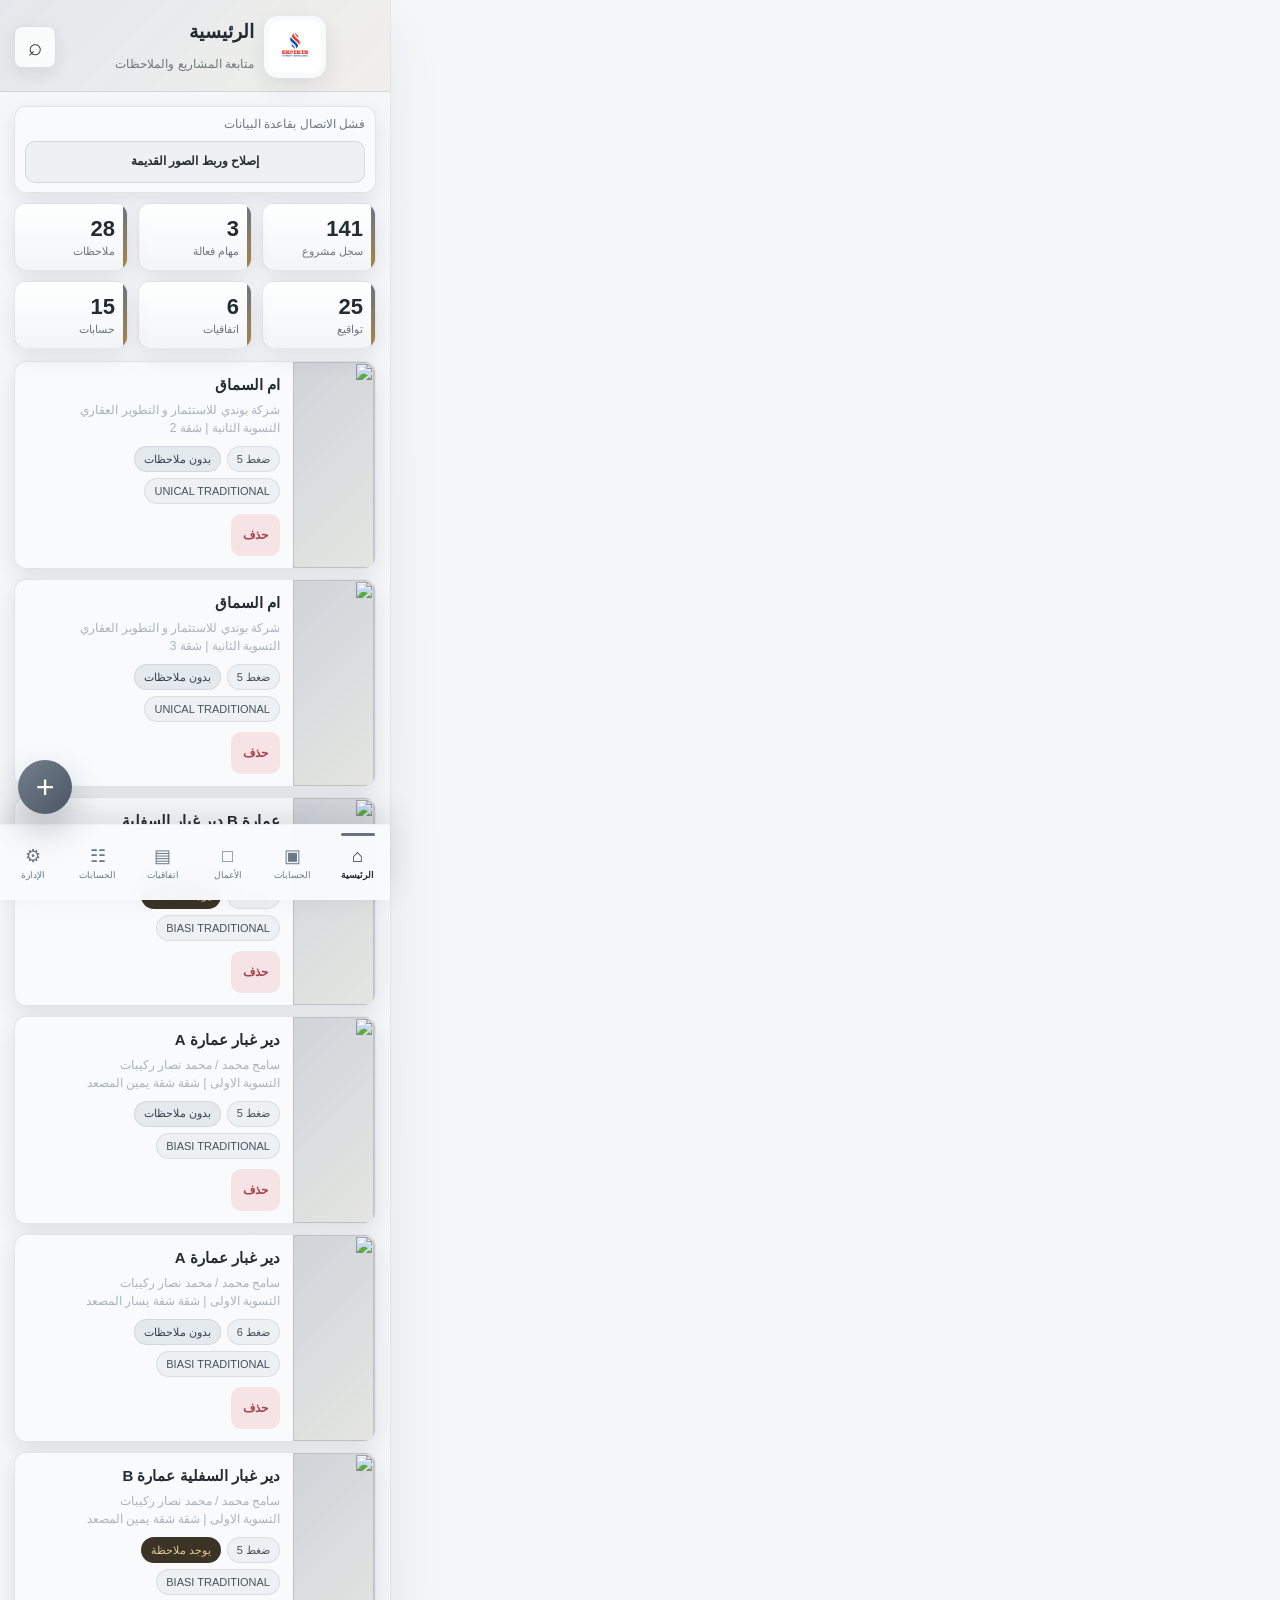
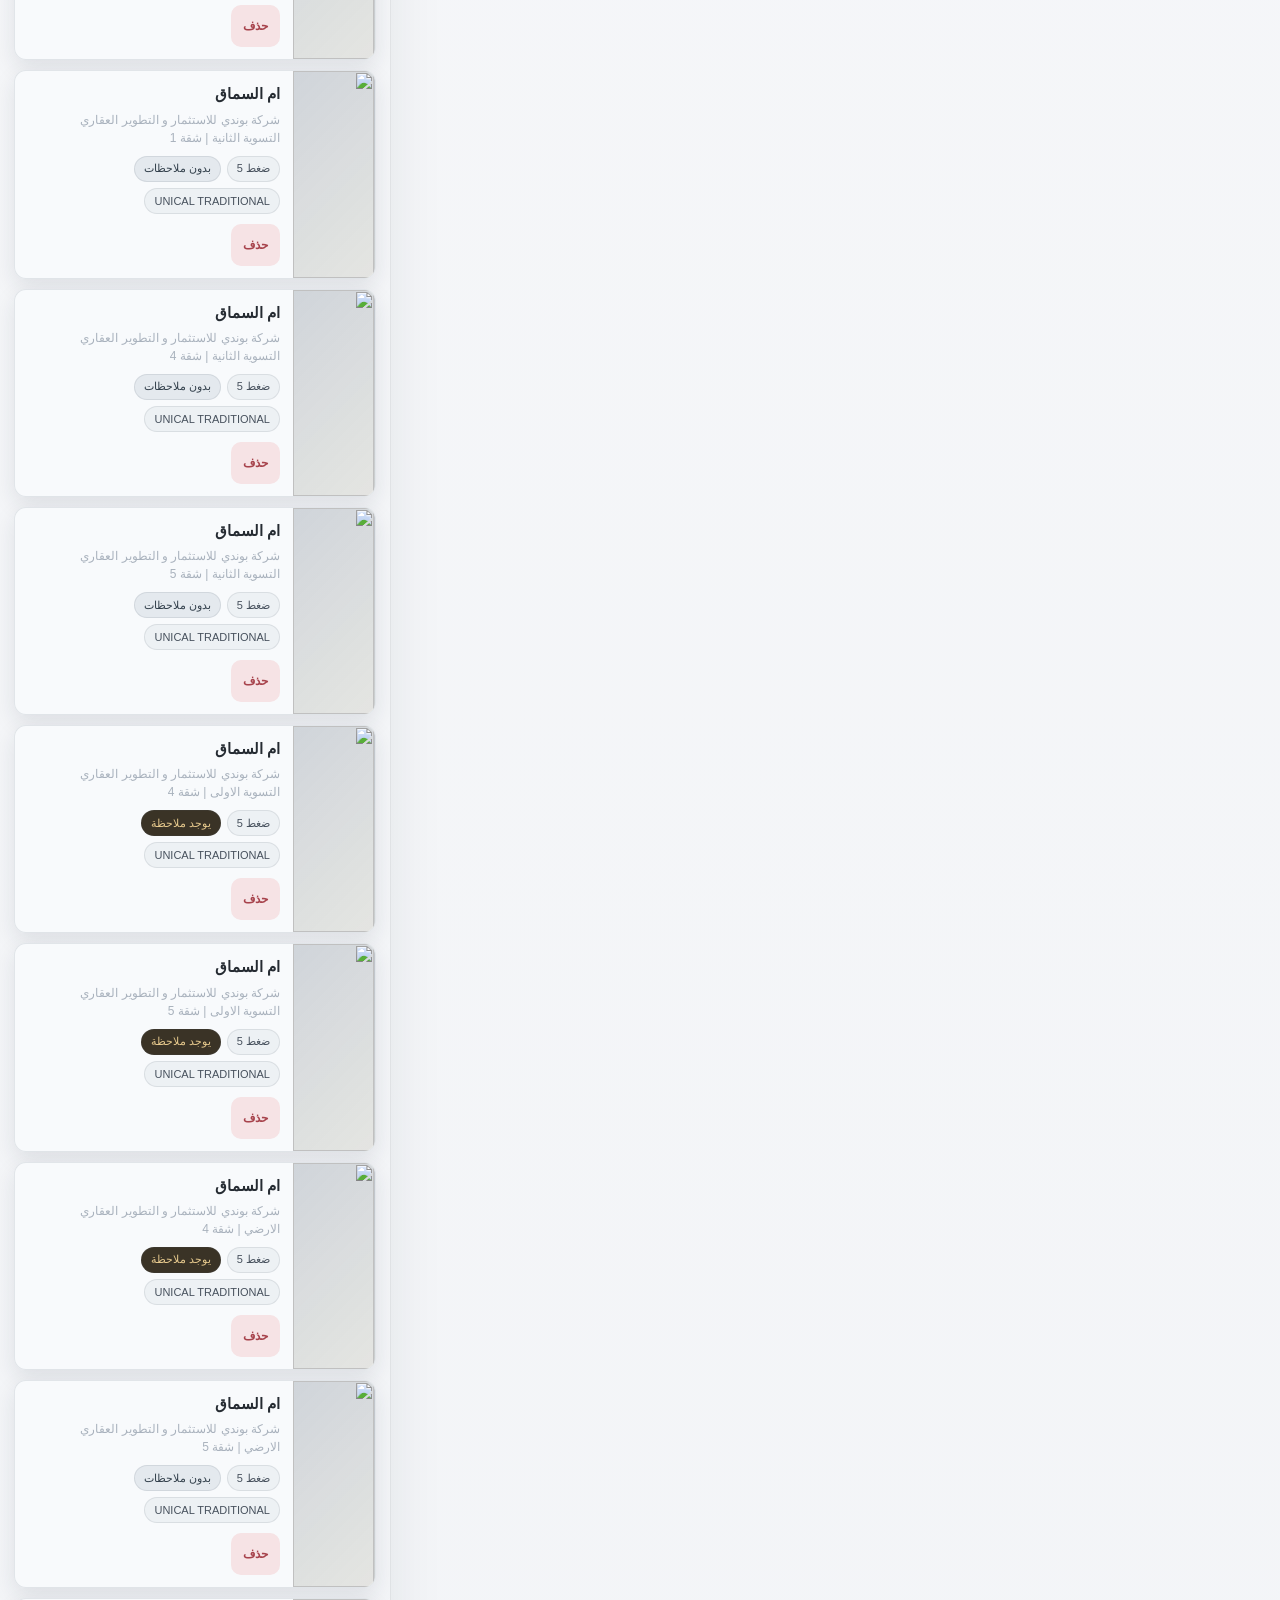
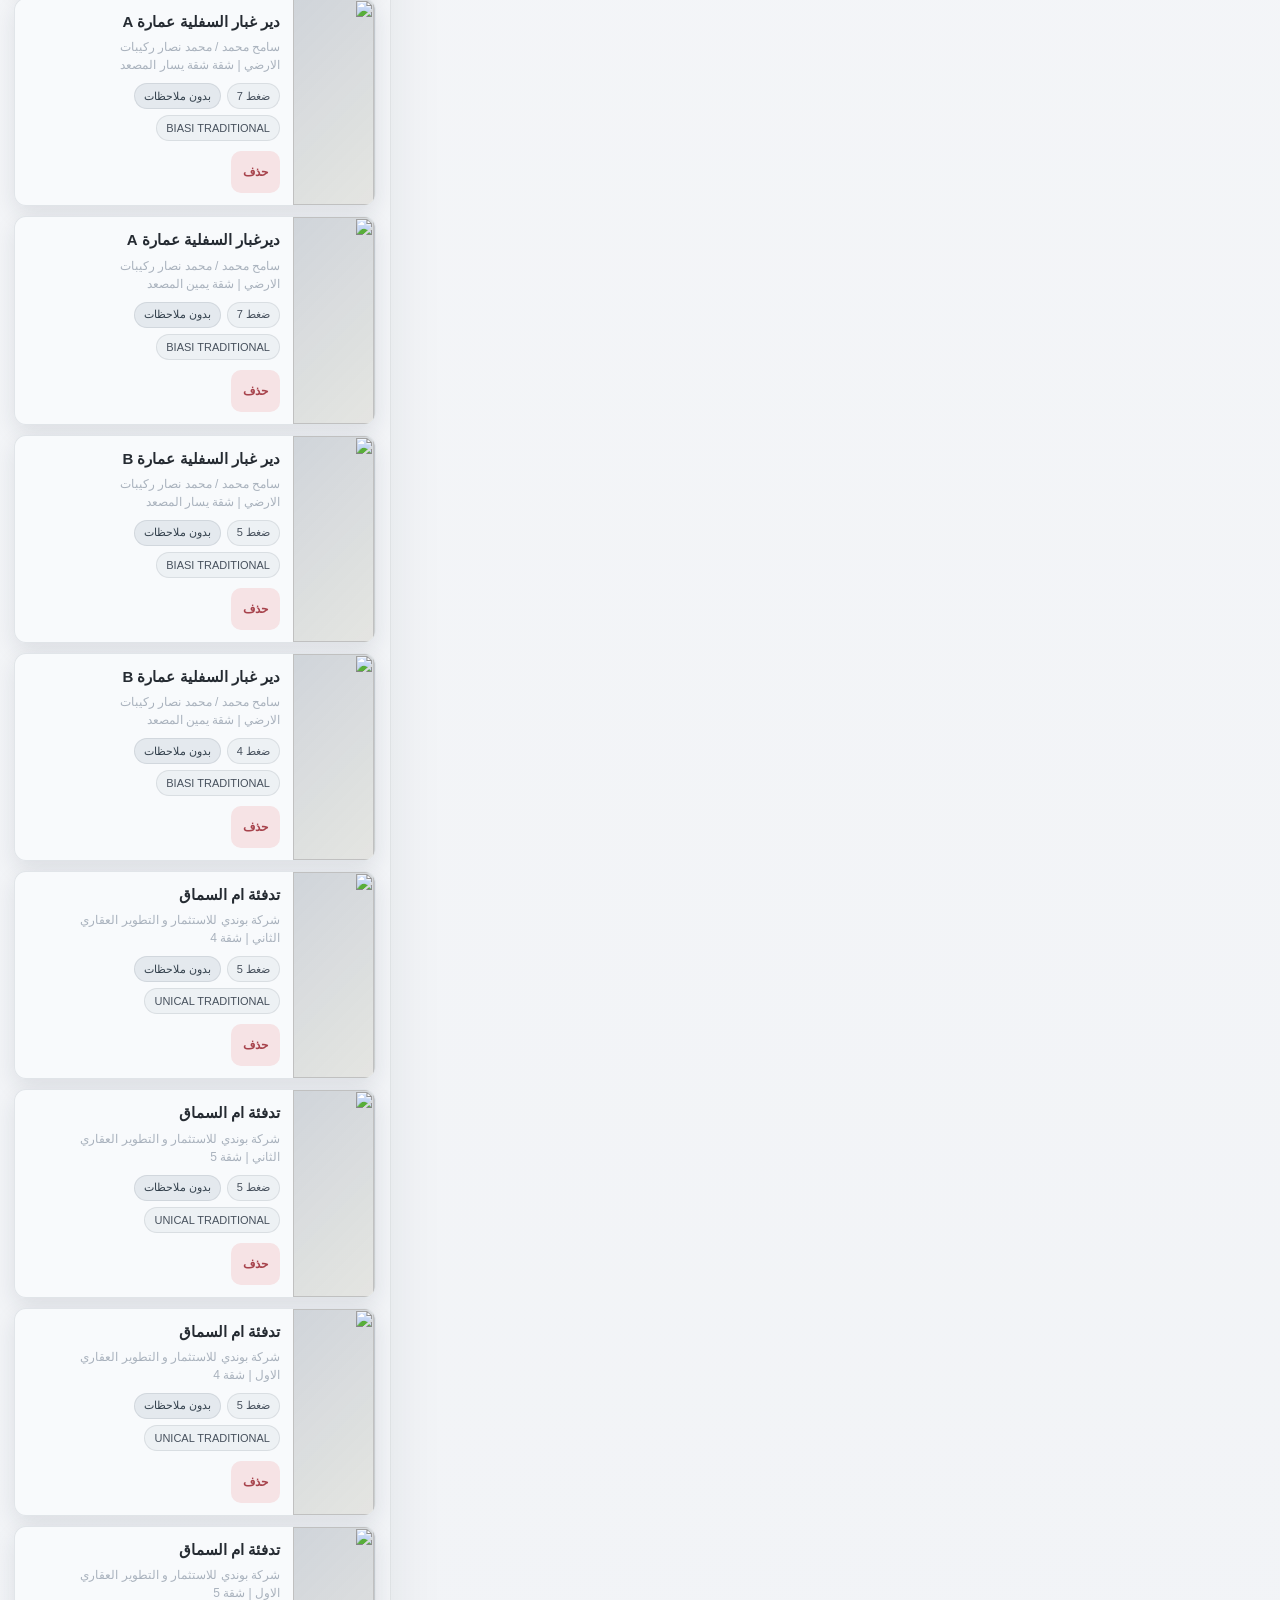
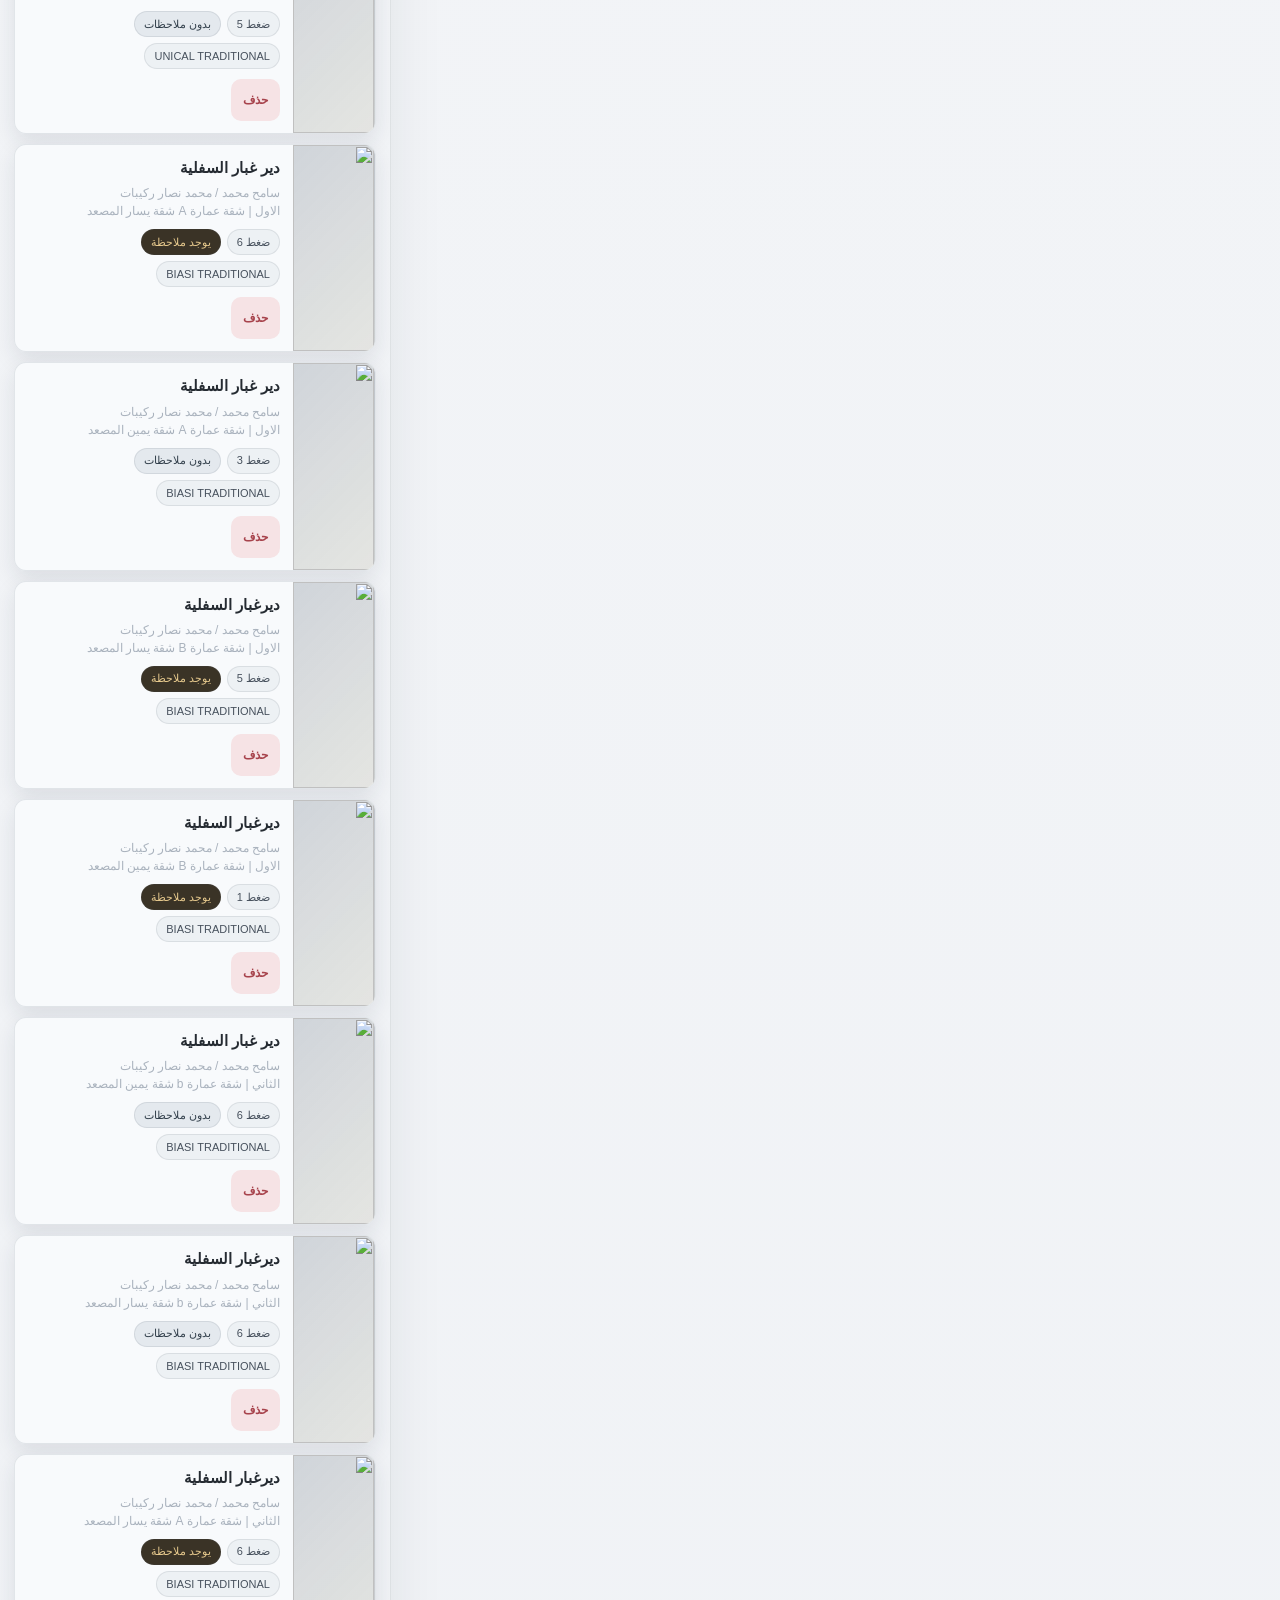
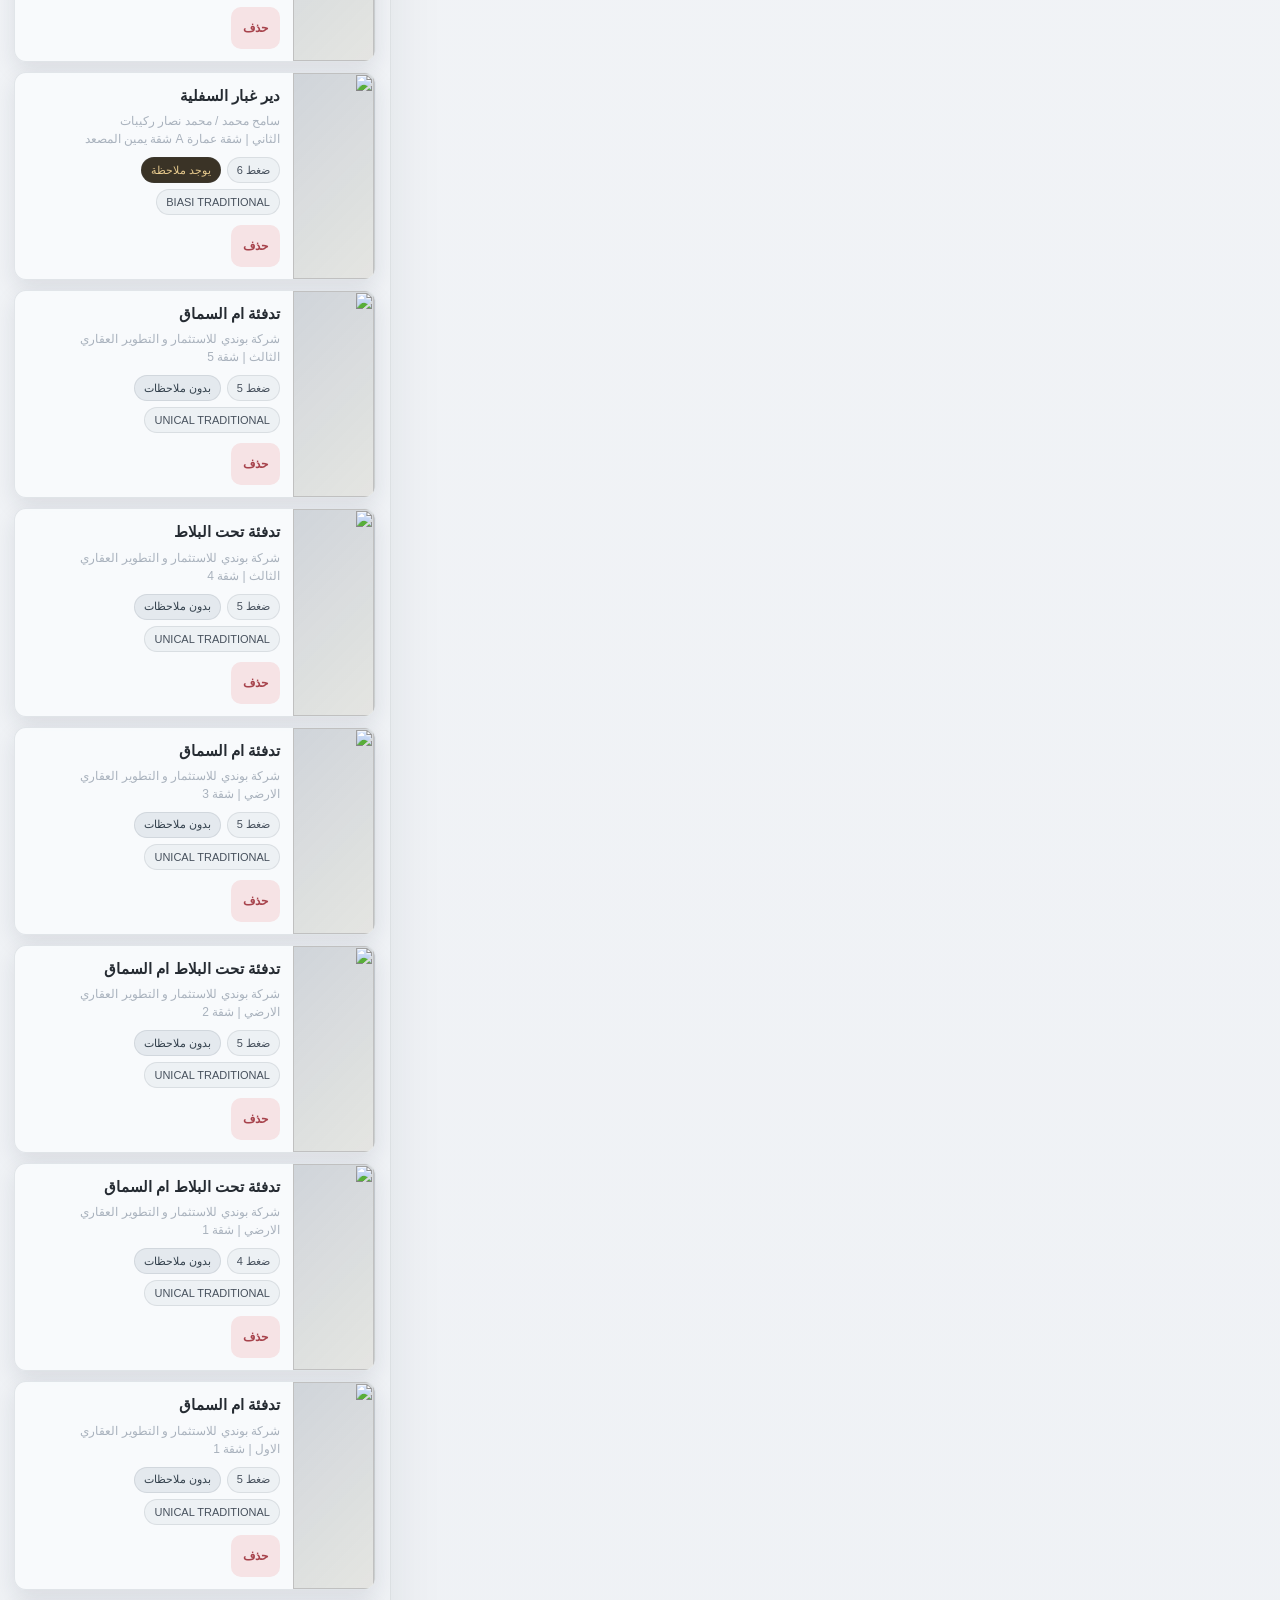
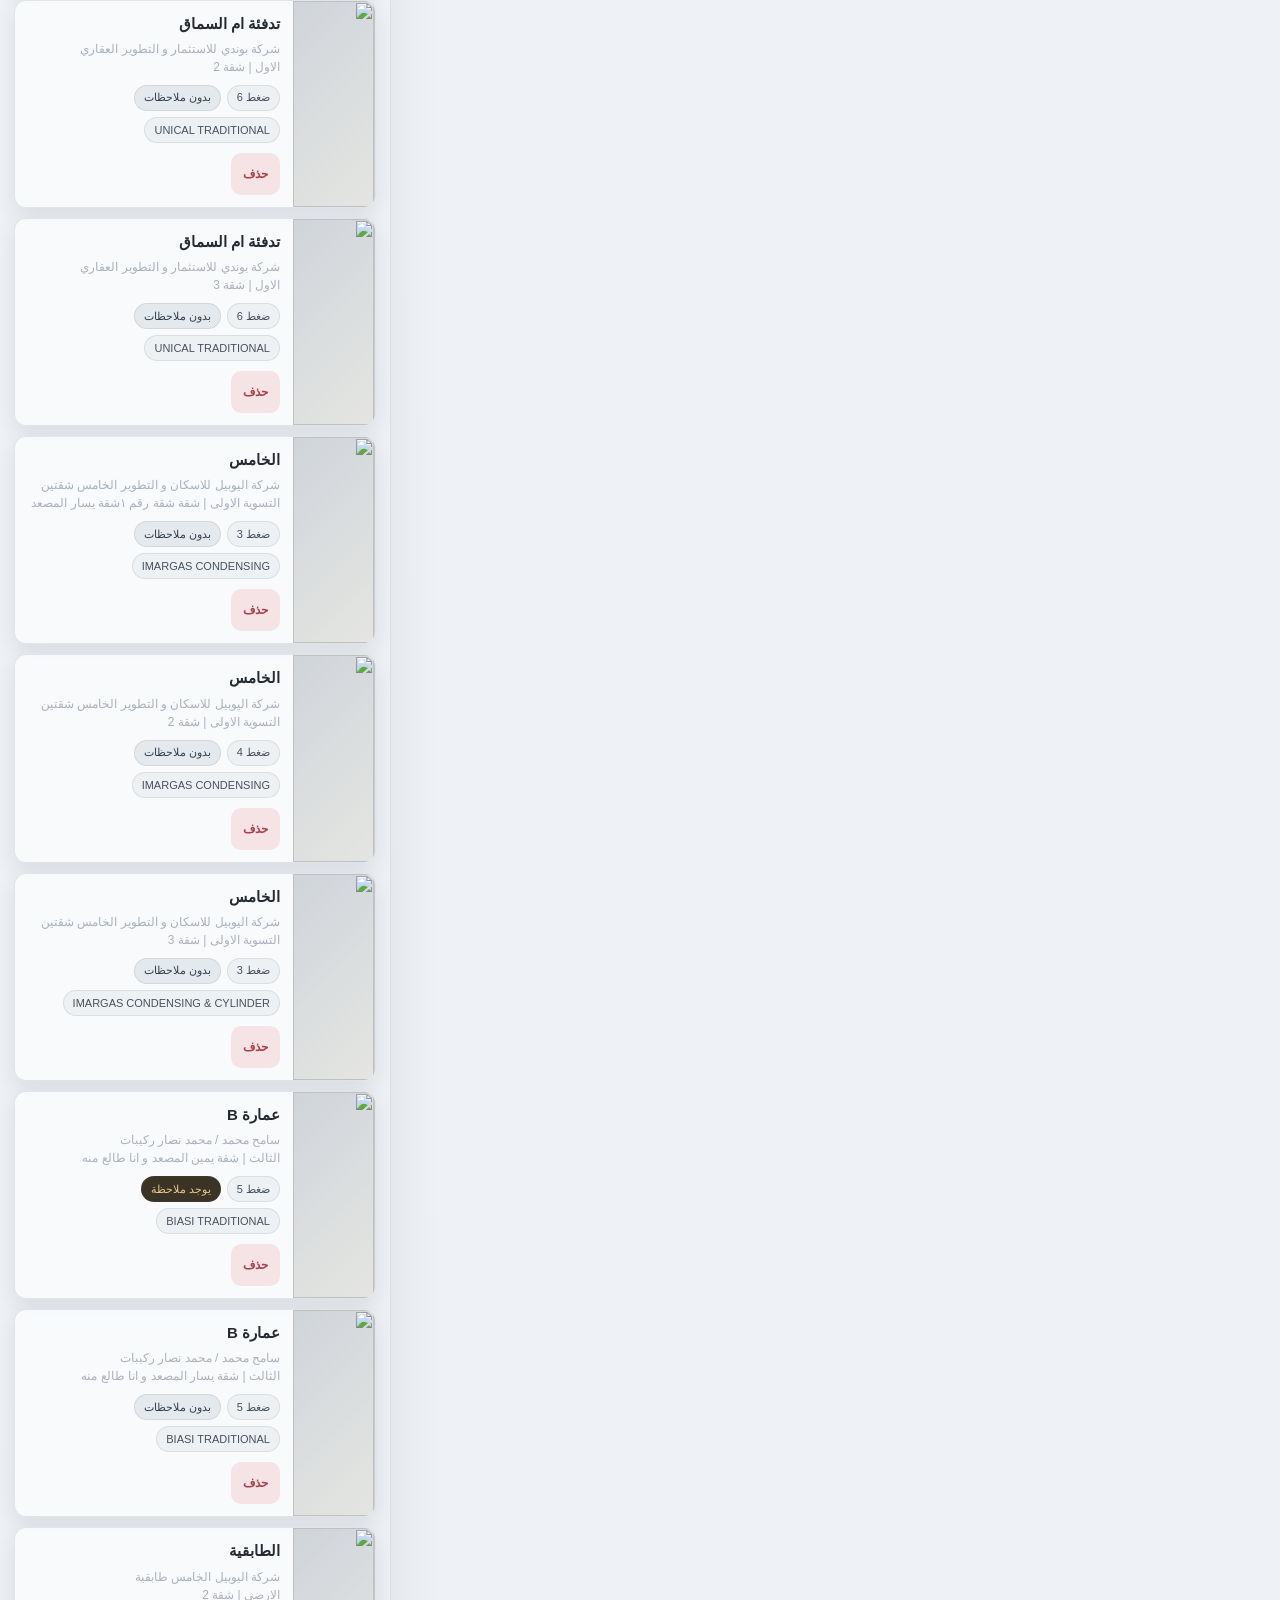
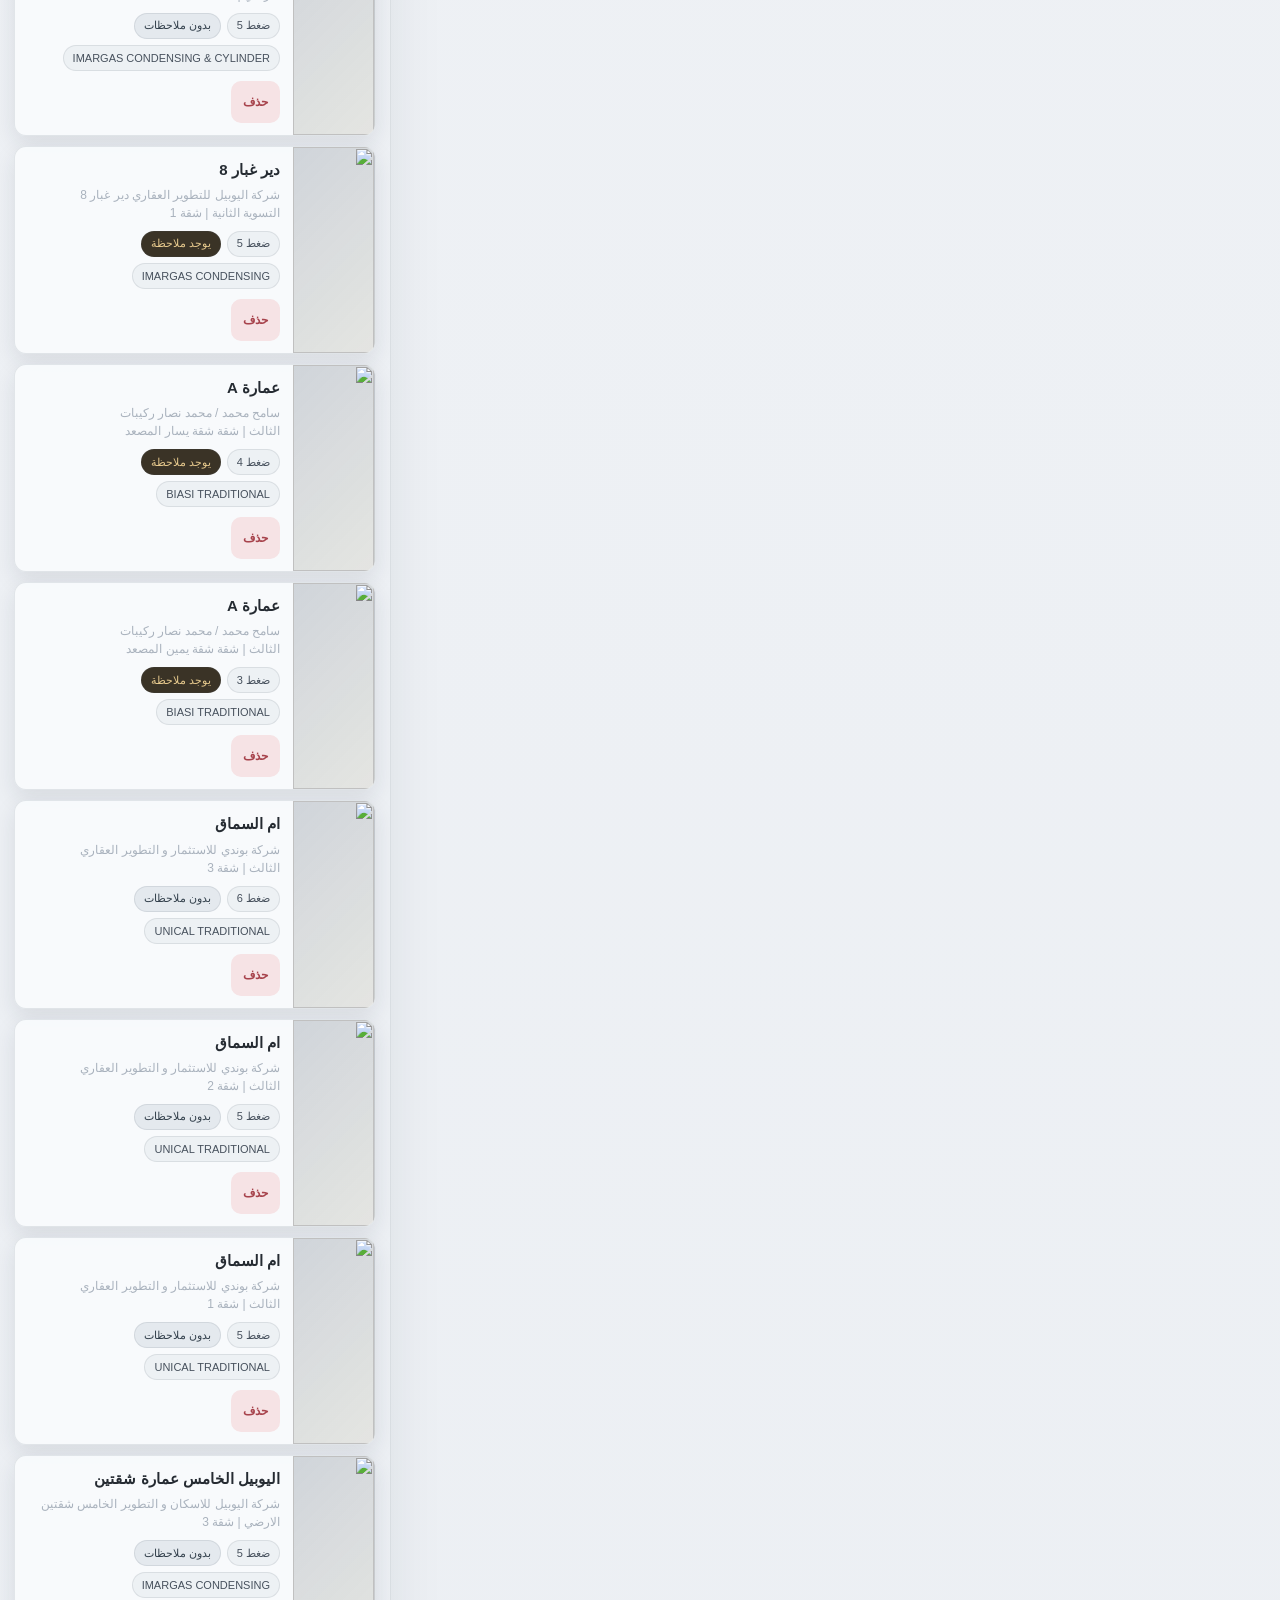
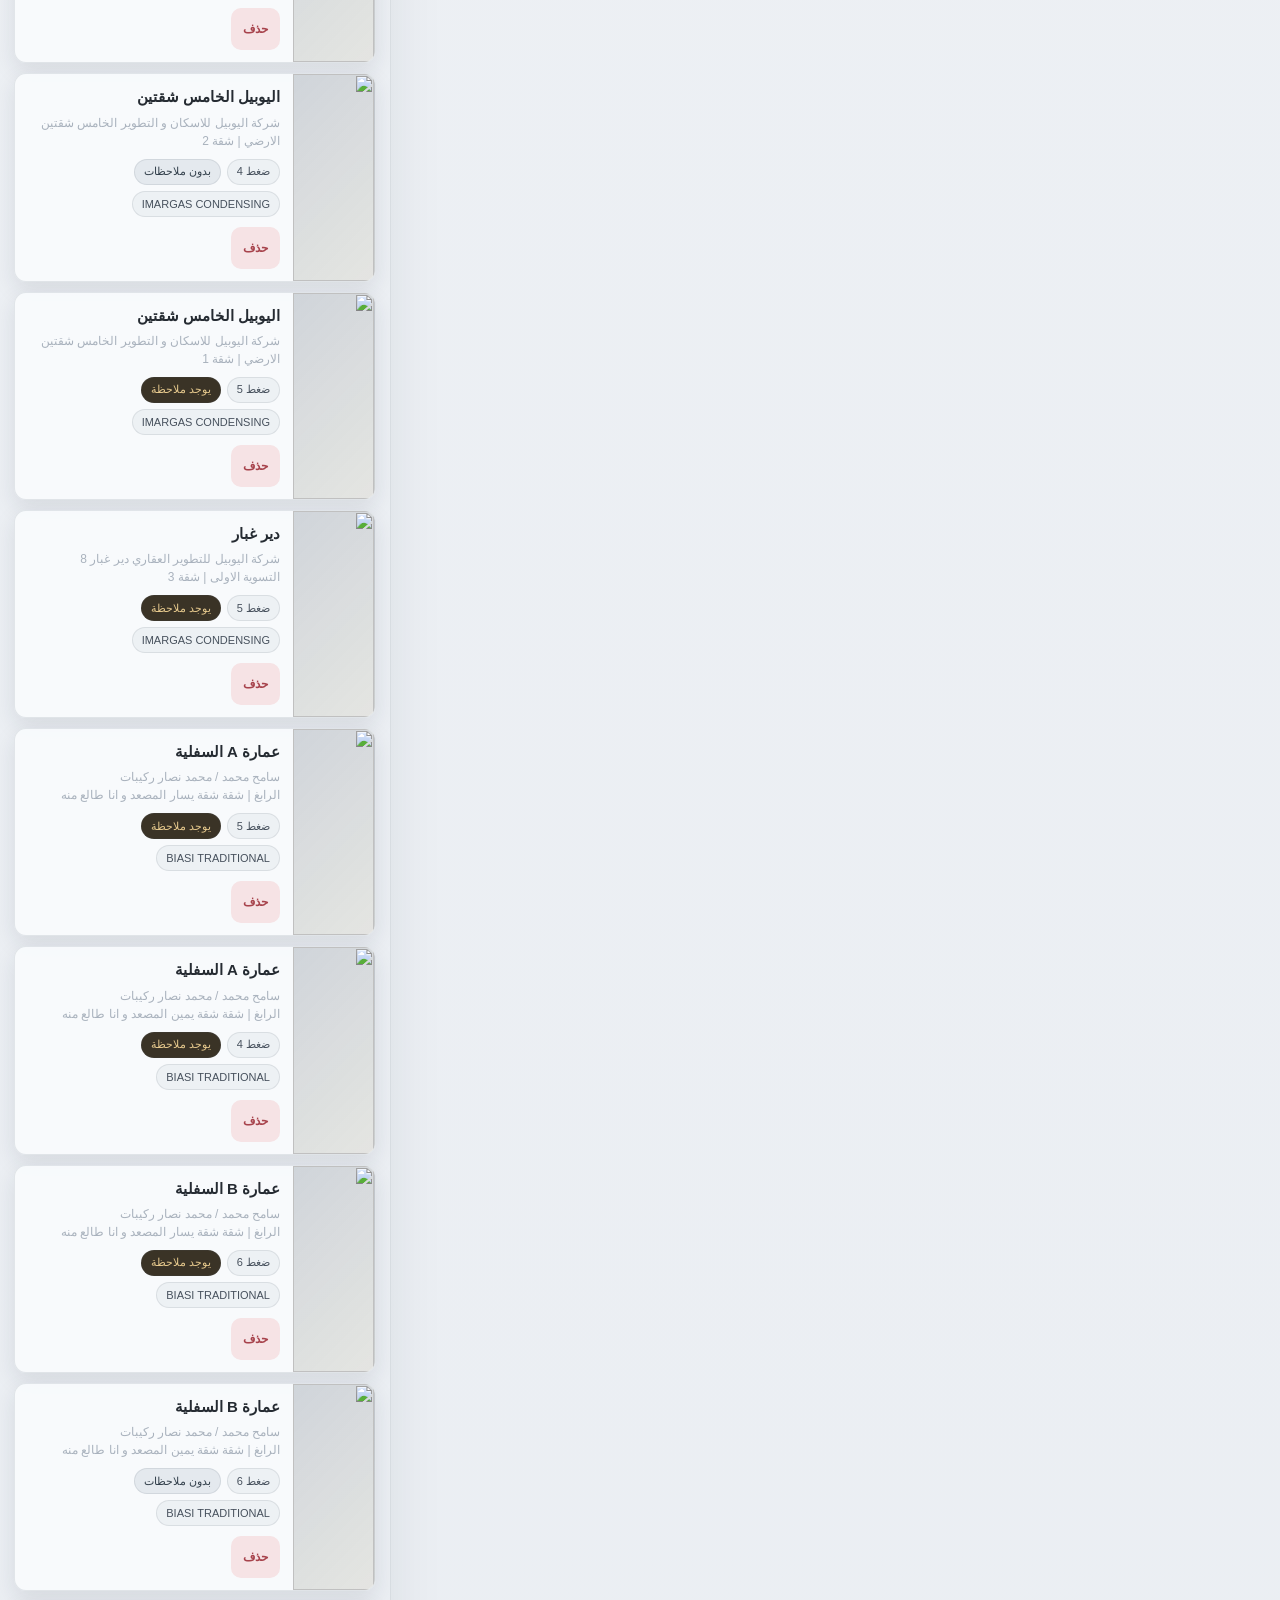
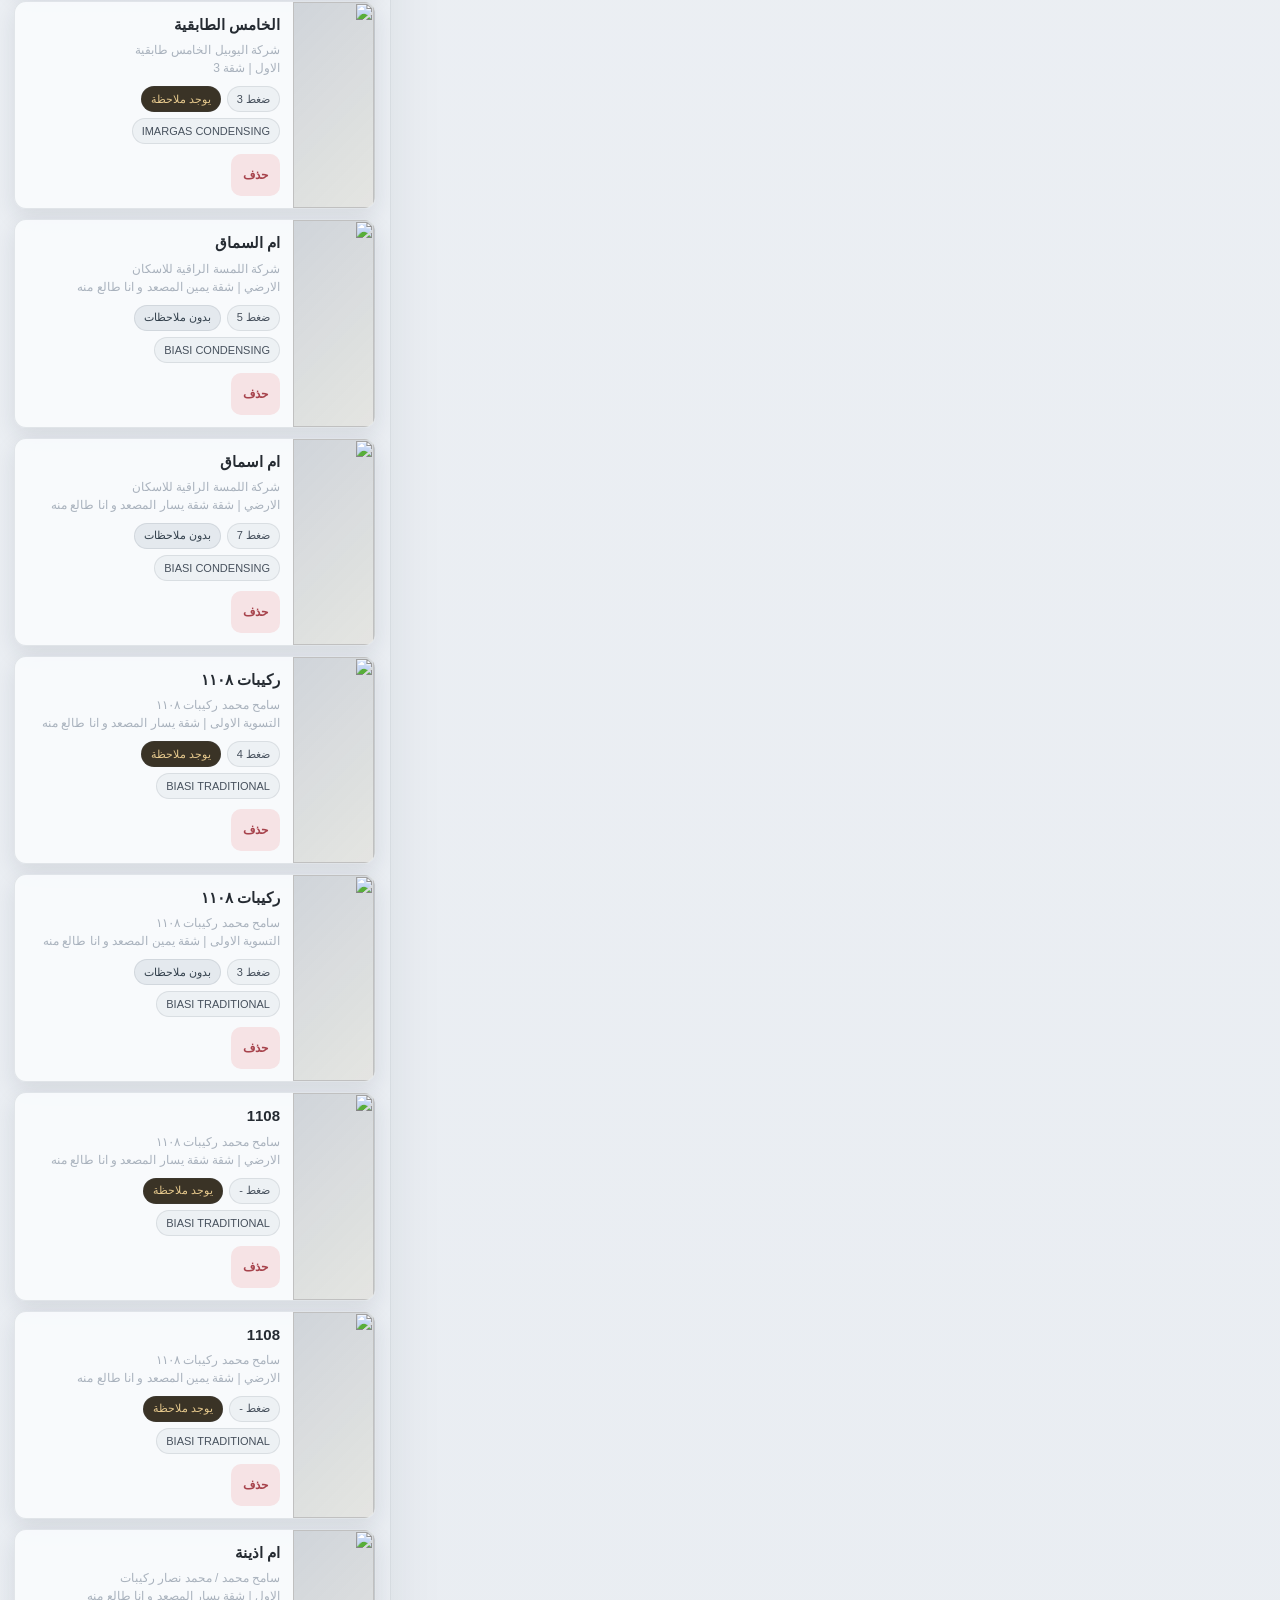
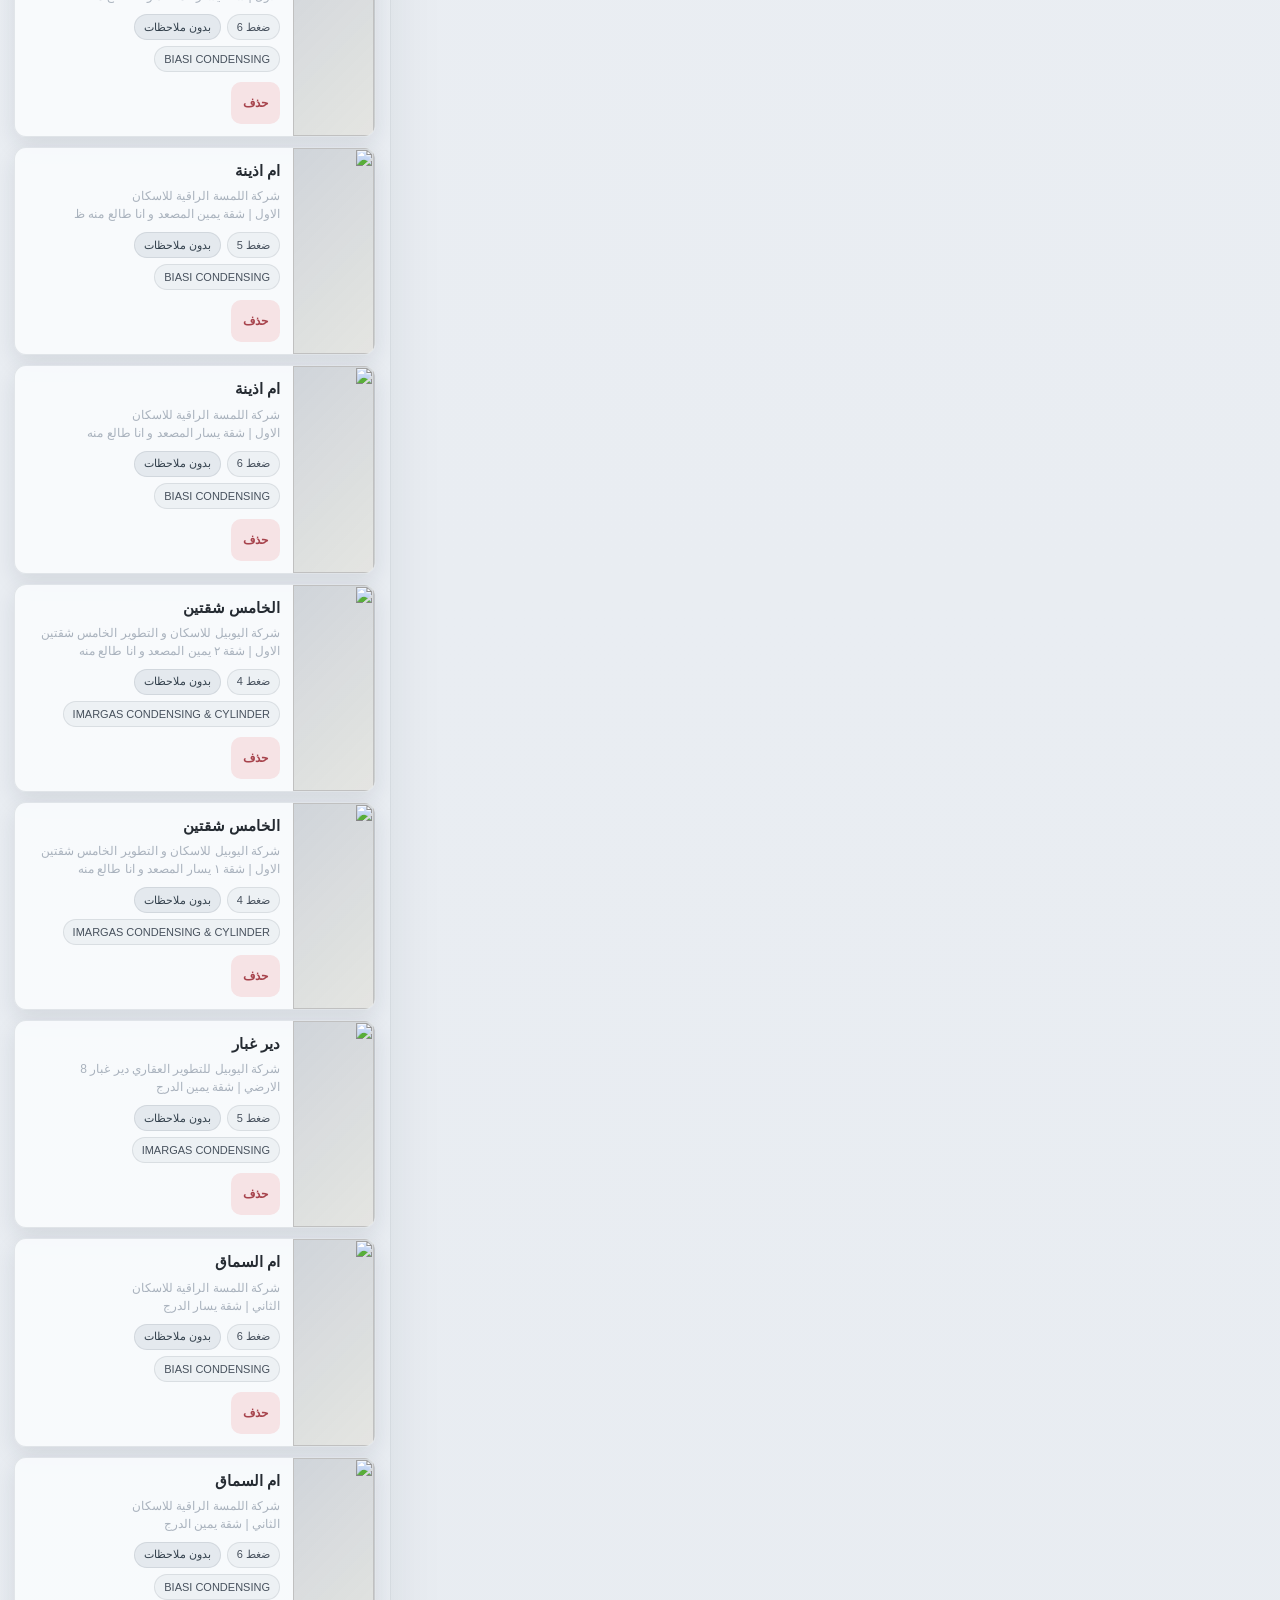
==== index.html @ 36b3a7d2 "Add files via upload" ====
<!doctype html>
<html lang="ar" dir="rtl">
<head>
  <meta charset="utf-8">
  <meta name="viewport" content="width=device-width, initial-scale=1, viewport-fit=cover">
  <title>Experts Mobile</title>
  <link rel="stylesheet" href="styles.css?v=20260620-protected-field-admin">
</head>
<body>
  <div class="phone-shell">
    <header class="app-header">
      <button class="icon-button" id="backBtn" aria-label="رجوع">‹</button>
      <div class="brand-title">
        <img src="experts-logo.png?v=20260614-logo-root" alt="EXPERTS" class="app-logo">
        <h1 id="viewTitle">الرئيسية</h1>
        <p id="viewSubtitle">متابعة المشاريع والملاحظات</p>
      </div>
      <button class="icon-button" id="searchBtn" aria-label="بحث">⌕</button>
    </header>

    <main id="app"></main>

    <nav class="bottom-nav" aria-label="التنقل">
      <button data-view="home" class="active"><span>⌂</span>الرئيسية</button>
      <button data-view="projects"><span>▣</span>المشاريع</button>
      <button data-view="tasks"><span>□</span>الأعمال</button>
      <button data-view="agreements"><span>▤</span>اتفاقيات</button>
      <button data-view="accounts"><span>☷</span>الحسابات</button>
      <button data-view="admin"><span>⚙</span>الإدارة</button>
    </nav>
  </div>

  <button class="fab" id="addBtn" aria-label="إضافة">+</button>

    <script src="app-data.js"></script>
    <script src="drive-image-map.js"></script>
    <script src="config.js?v=20260620-protected-field-admin"></script>
    <script src="app.js?v=20260705-image-repair"></script>
  </body>
</html>
---- styles.css ----
:root {
  --ink: #17202a;
  --muted: #677383;
  --line: #dbe2e8;
  --panel: #ffffff;
  --soft: #eef4f7;
  --teal: #168c8c;
  --teal-dark: #0f6d70;
  --amber: #d99022;
  --danger: #c64a44;
  --bg: #f4f7f8;
}

* {
  box-sizing: border-box;
}

html,
body {
  min-height: 100%;
}

body {
  margin: 0;
  background: var(--bg);
  color: var(--ink);
  font-family: Tahoma, Arial, sans-serif;
  overflow-x: hidden;
}

button,
input,
select,
textarea {
  font: inherit;
}

button,
[role="button"],
.image-button {
  cursor: pointer;
  touch-action: manipulation;
}

.phone-shell {
  min-height: 100vh;
  width: 100%;
  max-width: 390px;
  margin: 0;
  background: var(--bg);
  position: relative;
  overflow-x: hidden;
  box-shadow: 0 0 0 1px rgba(23, 32, 42, 0.06);
}

.app-header {
  position: sticky;
  top: 0;
  z-index: 4;
  min-height: 82px;
  padding: 12px 12px 10px;
  display: grid;
  grid-template-columns: 42px 1fr 42px;
  gap: 8px;
  align-items: center;
  background: var(--panel);
  border-bottom: 1px solid var(--line);
}

.brand-title {
  display: grid;
  grid-template-columns: 58px minmax(0, 1fr);
  column-gap: 8px;
  align-items: center;
}

.app-logo {
  grid-row: span 2;
  width: 58px;
  height: 58px;
  object-fit: contain;
}

.app-header h1 {
  margin: 0;
  font-size: 18px;
  line-height: 1.25;
  font-weight: 700;
  text-align: right;
}

.app-header p {
  margin: 3px 0 0;
  color: var(--muted);
  font-size: 12px;
  line-height: 1.3;
}

.icon-button {
  width: 42px;
  height: 42px;
  border: 1px solid var(--line);
  border-radius: 8px;
  background: #fff;
  color: var(--ink);
  font-size: 24px;
  line-height: 1;
}

main {
  padding: 12px 12px 94px;
}

.search-panel {
  display: none;
  gap: 8px;
  margin-bottom: 10px;
}

.search-panel.open {
  display: grid;
}

.search-dropdown {
  display: grid;
  max-height: 240px;
  overflow: auto;
  border: 1px solid var(--line);
  border-radius: 8px;
  background: #fff;
  box-shadow: 0 12px 28px rgba(16, 24, 40, 0.12);
}

.search-dropdown button {
  min-height: 42px;
  border: 0;
  border-bottom: 1px solid var(--line);
  background: #fff;
  color: var(--ink);
  padding: 10px 12px;
  font: inherit;
  text-align: right;
}

.search-dropdown button:last-child {
  border-bottom: 0;
}

.search-dropdown button:active {
  background: #eef4ff;
}

.search-panel input,
.search-select,
.field input,
.field textarea,
.field select {
  width: 100%;
  border: 1px solid var(--line);
  border-radius: 8px;
  background: #fff;
  color: var(--ink);
  padding: 11px 12px;
  outline: none;
}

.search-select {
  appearance: auto;
}

.field textarea {
  min-height: 88px;
  resize: vertical;
}

.stats {
  display: grid;
  grid-template-columns: repeat(3, 1fr);
  gap: 8px;
  margin-bottom: 12px;
}

.sync-banner {
  display: grid;
  gap: 8px;
  margin-bottom: 10px;
  border: 1px solid var(--line);
  border-radius: 8px;
  background: #fff;
  color: var(--muted);
  padding: 9px 10px;
  font-size: 12px;
  line-height: 1.4;
}

.stat {
  background: var(--panel);
  border: 1px solid var(--line);
  border-radius: 8px;
  padding: 10px;
}

.stat strong {
  display: block;
  font-size: 20px;
}

.stat span {
  display: block;
  margin-top: 3px;
  color: var(--muted);
  font-size: 11px;
}

.list {
  display: grid;
  gap: 10px;
}

.record-card,
.detail-section,
.task-card,
.account-card {
  background: var(--panel);
  border: 1px solid var(--line);
  border-radius: 8px;
  overflow: hidden;
}

.record-card {
  display: grid;
  grid-template-columns: 76px minmax(0, 1fr);
  min-height: 116px;
  text-align: right;
  cursor: pointer;
}

.thumb {
  grid-column: 1;
  display: grid;
  place-items: center;
  min-height: 116px;
  background: linear-gradient(135deg, #e0ecec, #f4eadc);
  border-right: 1px solid var(--line);
  color: var(--teal-dark);
  font-size: 28px;
  font-weight: 700;
}

.thumb img {
  width: 100%;
  height: 100%;
  min-height: 116px;
  object-fit: cover;
  display: block;
}

.record-body {
  grid-column: 2;
  padding: 11px 12px;
  min-width: 0;
}

.record-body h2,
.task-card h2,
.account-card h2 {
  margin: 0;
  font-size: 15px;
  line-height: 1.35;
}

.meta {
  margin-top: 6px;
  color: var(--muted);
  font-size: 12px;
  line-height: 1.5;
}

.chips {
  display: flex;
  gap: 6px;
  flex-wrap: wrap;
  margin-top: 9px;
}

.chip {
  min-height: 24px;
  display: inline-flex;
  align-items: center;
  border-radius: 999px;
  background: var(--soft);
  color: #39505c;
  padding: 3px 9px;
  font-size: 11px;
}

.chip.ok {
  background: #e7ecef;
  color: #33404c;
}

.chip.warn {
  background: #fff0d7;
  color: #8a560d;
}

.detail-hero {
  background: #dbe8e8;
  border-radius: 8px;
  min-height: 170px;
  display: grid;
  place-items: center;
  color: var(--teal-dark);
  margin-bottom: 12px;
  overflow: hidden;
}

.cabinet-hero {
  min-height: 210px;
  background:
    linear-gradient(135deg, rgba(22, 140, 140, 0.18), rgba(217, 144, 34, 0.16)),
    #eef4f7;
  border: 1px solid var(--line);
}

.cabinet-placeholder {
  width: calc(100% - 28px);
  min-height: 162px;
  border: 1px dashed #9fb4bf;
  border-radius: 8px;
  background: rgba(255, 255, 255, 0.72);
  display: grid;
  place-items: center;
  align-content: center;
  gap: 8px;
  padding: 16px;
  text-align: center;
}

.cabinet-image {
  width: 100%;
  height: 100%;
  min-height: 210px;
  object-fit: cover;
  display: block;
}

.photo-grid {
  display: grid;
  grid-template-columns: 1fr;
  gap: 10px;
  margin-bottom: 12px;
}

.photo-card,
.report-image {
  margin: 0;
  border: 1px solid var(--line);
  border-radius: 8px;
  overflow: hidden;
  background: #fff;
}

.photo-card figcaption,
.report-image figcaption {
  padding: 8px 10px;
  background: var(--soft);
  color: #30424f;
  font-size: 12px;
  font-weight: 700;
}

.photo-card img,
.report-image img {
  display: block;
  width: 100%;
  height: 190px;
  object-fit: cover;
}

.photo-placeholder,
.report-image div {
  min-height: 92px;
  display: grid;
  place-items: center;
  padding: 12px;
  color: var(--muted);
  font-size: 12px;
  text-align: center;
  overflow-wrap: anywhere;
}

.cabinet-placeholder strong {
  color: var(--teal-dark);
  font-size: 19px;
}

.cabinet-placeholder span {
  color: var(--muted);
  font-size: 12px;
  line-height: 1.4;
  max-width: 100%;
  overflow-wrap: anywhere;
}

.detail-section {
  padding: 13px;
  margin-bottom: 10px;
}

.detail-section h2 {
  margin: 0 0 10px;
  font-size: 15px;
}

.info-grid {
  display: grid;
  gap: 9px;
}

.info-row {
  display: grid;
  grid-template-columns: 44% 1fr;
  gap: 10px;
  padding-bottom: 8px;
  border-bottom: 1px solid #edf1f4;
  font-size: 13px;
}

.info-row:last-child {
  border-bottom: 0;
  padding-bottom: 0;
}

.info-row span {
  color: var(--muted);
}

.actions {
  display: grid;
  grid-template-columns: 1fr 1fr;
  gap: 8px;
  margin-top: 12px;
}

.wide-action {
  grid-column: 1 / -1;
}

.card-actions {
  display: flex;
  justify-content: flex-start;
  margin-top: 10px;
}

.small-action {
  min-height: 34px;
  padding: 6px 12px;
  font-size: 12px;
}

.primary,
.secondary,
.danger {
  border: 0;
  border-radius: 8px;
  min-height: 42px;
  padding: 8px 12px;
  font-weight: 700;
}

.primary {
  background: var(--teal);
  color: #fff;
}

.secondary {
  background: #e8eef2;
  color: var(--ink);
}

.danger {
  background: #f7e4e3;
  color: var(--danger);
}

.form {
  display: grid;
  gap: 11px;
}

.form-status {
  min-height: 20px;
  margin: 0;
  color: var(--muted);
  font-size: 13px;
  line-height: 1.5;
}

.admin-panel .secondary {
  width: 100%;
}

.field-hint {
  margin-inline-start: 6px;
  color: var(--muted);
  font-weight: 400;
}

.admin-form-actions,
.admin-field-card {
  display: flex;
  align-items: center;
  gap: 8px;
}

.admin-form-actions > * {
  flex: 1;
}

.admin-field-card {
  justify-content: space-between;
}

.protected-field-key {
  display: grid;
  gap: 4px;
  padding: 10px;
  border: 1px solid var(--line);
  border-radius: 8px;
  background: var(--soft);
}

.protected-field-key span,
.protected-field-key small {
  color: var(--muted);
  font-size: 12px;
}

.gallery-picker-preview {
  min-height: 72px;
  display: flex;
  flex-wrap: wrap;
  gap: 7px;
  align-items: center;
  padding: 10px;
  border: 1px dashed var(--line);
  border-radius: 8px;
  background: var(--soft);
}

.gallery-file-chip {
  max-width: 100%;
  padding: 6px 8px;
  border: 1px solid var(--line);
  border-radius: 6px;
  background: var(--panel);
  overflow-wrap: anywhere;
  font-size: 12px;
}

.field label {
  display: block;
  margin-bottom: 5px;
  color: #40505c;
  font-size: 12px;
  font-weight: 700;
}

.upload-tile {
  border: 1px dashed #9fb4bf;
  background: #f8fbfb;
  border-radius: 8px;
  min-height: 82px;
  display: grid;
  place-items: center;
  color: var(--muted);
  text-align: center;
  padding: 10px;
  font-size: 13px;
}

.image-field {
  display: grid;
  gap: 8px;
}

.image-preview {
  min-height: 116px;
  border: 1px dashed #9fb4bf;
  border-radius: 8px;
  background: #f8fbfb;
  display: grid;
  place-items: center;
  color: var(--muted);
  overflow: hidden;
  font-size: 13px;
}

.image-preview img {
  width: 100%;
  height: 180px;
  object-fit: cover;
  display: block;
}

.image-preview.has-image {
  border-style: solid;
  background: #fff;
}

.image-actions {
  display: grid;
  grid-template-columns: 1fr 1fr;
  gap: 8px;
}

.image-button {
  display: grid;
  place-items: center;
  text-align: center;
  min-height: 42px;
  cursor: pointer;
}

.image-file-name {
  color: var(--muted);
  font-size: 12px;
  line-height: 1.4;
}

.visually-hidden-file {
  position: absolute;
  width: 1px;
  height: 1px;
  opacity: 0;
  pointer-events: none;
}

.signature-pad {
  position: relative;
  min-height: 150px;
  border: 1px solid var(--line);
  border-radius: 8px;
  background: repeating-linear-gradient(0deg, #fff, #fff 18px, #f1f4f6 19px);
  overflow: hidden;
}

.signature-pad canvas {
  display: block;
  width: 100%;
  height: 150px;
  touch-action: none;
}

.signature-hint {
  position: absolute;
  inset: 0;
  display: grid;
  place-items: center;
  color: var(--muted);
  pointer-events: none;
  font-size: 13px;
}

.signature-hint.hidden {
  display: none;
}

.signature-actions {
  margin-top: 8px;
  display: grid;
  grid-template-columns: 1fr;
}

.report-toolbar {
  display: grid;
  grid-template-columns: 1fr;
  gap: 8px;
  margin-bottom: 12px;
}

.report-status {
  margin: 0;
  color: var(--muted);
  font-size: 12px;
  line-height: 1.5;
}

.download-link {
  display: grid;
  place-items: center;
  min-height: 42px;
  border-radius: 8px;
  background: #e7ecef;
  color: var(--teal-dark);
  font-size: 13px;
  font-weight: 700;
  text-align: center;
  text-decoration: none;
  padding: 8px 12px;
}

.download-link[hidden] {
  display: none;
}

.report-page {
  background: #fff;
  border: 1px solid var(--line);
  border-radius: 8px;
  padding: 14px;
}

.report-header {
  border-bottom: 3px solid var(--teal);
  padding-bottom: 10px;
  margin-bottom: 12px;
  display: grid;
  grid-template-columns: 74px minmax(0, 1fr);
  gap: 10px;
  align-items: center;
}

.report-logo {
  width: 74px;
  height: 74px;
  object-fit: contain;
}

.report-header h2 {
  margin: 0;
  font-size: 19px;
}

.report-header p {
  margin: 6px 0 0;
  color: var(--muted);
  font-size: 12px;
  line-height: 1.5;
}

.report-summary {
  display: grid;
  grid-template-columns: repeat(3, 1fr);
  gap: 8px;
  margin-bottom: 12px;
}

.report-images {
  display: grid;
  grid-template-columns: 1fr 1fr;
  gap: 10px;
  margin-bottom: 12px;
}

.report-image img {
  height: 170px;
}

.report-summary div {
  border: 1px solid var(--line);
  border-radius: 8px;
  padding: 8px;
  min-height: 58px;
}

.report-summary span {
  display: block;
  color: var(--muted);
  font-size: 11px;
  margin-bottom: 4px;
}

.report-table {
  width: 100%;
  border-collapse: collapse;
  font-size: 12px;
}

.report-table th,
.report-table td {
  border: 1px solid var(--line);
  padding: 8px;
  text-align: right;
  vertical-align: top;
  line-height: 1.45;
}

.report-table th {
  width: 40%;
  background: var(--soft);
  color: #30424f;
}

.report-signatures {
  display: grid;
  grid-template-columns: 1fr 1fr;
  gap: 10px;
  margin-top: 14px;
}

.report-signatures div {
  min-height: 76px;
  border: 1px solid var(--line);
  border-radius: 8px;
  padding: 10px;
  color: var(--muted);
}

.report-signature-box {
  display: grid;
  gap: 8px;
  align-content: start;
}

.report-signature-box span {
  color: var(--muted);
}

.report-signature-box img {
  display: block;
  max-width: 100%;
  max-height: 90px;
  object-fit: contain;
}

.report-gallery {
  margin-top: 18px;
  break-before: auto;
}

.report-gallery h3 {
  margin: 0 0 10px;
  font-size: 16px;
}

.report-gallery-grid {
  display: grid;
  grid-template-columns: 1fr 1fr;
  gap: 10px;
}

.report-gallery-grid figure {
  margin: 0;
  break-inside: avoid;
  border: 1px solid var(--line);
  border-radius: 8px;
  overflow: hidden;
  background: #fff;
}

.report-gallery-grid img {
  display: block;
  width: 100%;
  height: 190px;
  object-fit: contain;
  background: #f8fafc;
}

.report-gallery-grid figcaption {
  padding: 7px;
  font-size: 12px;
}

.task-card,
.account-card {
  padding: 12px;
}

.task-top {
  display: flex;
  justify-content: space-between;
  gap: 8px;
  align-items: flex-start;
}

.project-tabs {
  display: grid;
  gap: 10px;
}

.project-tab,
.project-record-heading {
  width: 100%;
  border: 1px solid var(--line);
  border-radius: 12px;
  background: var(--panel);
  color: var(--ink);
  box-shadow: var(--shadow-sm);
}

.project-tab {
  min-height: 82px;
  display: grid;
  gap: 5px;
  text-align: right;
  padding: 13px;
}

.project-tab strong {
  font-size: 15px;
  line-height: 1.35;
}

.project-tab span,
.project-tab em,
.project-record-heading span {
  color: var(--muted);
  font-size: 12px;
  font-style: normal;
  line-height: 1.45;
}

.project-tab:active {
  transform: translateY(1px);
}

.project-record-heading {
  display: grid;
  gap: 4px;
  margin-bottom: 10px;
  padding: 13px;
}

.project-record-heading strong {
  color: var(--teal-dark);
  font-size: 16px;
  line-height: 1.35;
}

.bottom-nav {
  position: fixed;
  left: 0;
  bottom: 0;
  z-index: 5;
  width: min(390px, 100vw);
  height: 72px;
  display: grid;
  grid-template-columns: repeat(6, 1fr);
  background: var(--panel);
  border-top: 1px solid var(--line);
}

.bottom-nav button {
  border: 0;
  background: transparent;
  color: var(--muted);
  font-size: 9px;
  display: grid;
  place-items: center;
  align-content: center;
  gap: 3px;
}

.bottom-nav span {
  font-size: 18px;
}

.bottom-nav button.active {
  color: var(--teal-dark);
  font-weight: 700;
}

.fab {
  position: fixed;
  left: 18px;
  bottom: 86px;
  z-index: 6;
  width: 54px;
  height: 54px;
  border: 0;
  border-radius: 50%;
  background: var(--teal);
  color: #fff;
  font-size: 32px;
  line-height: 1;
  box-shadow: 0 8px 22px rgba(15, 109, 112, 0.28);
}

.empty {
  padding: 28px 12px;
  color: var(--muted);
  text-align: center;
}

@media (max-width: 430px) {
  .record-card {
    grid-template-columns: 72px minmax(0, 1fr);
  }

  .record-body {
    grid-column: 2;
  }

  .stats {
    grid-template-columns: 1fr 1fr;
  }
}

@media (min-width: 431px) {
  .phone-shell {
    margin-right: auto;
  }
}

/* Elegant refresh */
:root {
  --ink: #252b32;
  --muted: #6d7680;
  --line: #cfd6de;
  --panel: #f8fafc;
  --soft: #edf1f4;
  --teal: #697482;
  --teal-dark: #2f3945;
  --amber: #a98445;
  --danger: #b85d64;
  --bg: #e9edf2;
  --shadow-sm: 0 8px 22px rgba(31, 41, 55, 0.1);
  --shadow-md: 0 16px 36px rgba(31, 41, 55, 0.16);
}

body {
  background:
    linear-gradient(180deg, #f6f7f9 0%, #e9edf2 48%, #dfe5eb 100%);
}

.phone-shell {
  background: transparent;
  box-shadow: 0 0 0 1px rgba(20, 42, 49, 0.05), 0 22px 55px rgba(20, 42, 49, 0.08);
}

.app-header {
  min-height: 92px;
  padding: 14px 14px 12px;
  background:
    linear-gradient(135deg, rgba(105, 116, 130, 0.14), rgba(169, 132, 69, 0.09)),
    rgba(248, 250, 252, 0.96);
  border-bottom: 1px solid rgba(105, 116, 130, 0.18);
  backdrop-filter: blur(12px);
}

.brand-title {
  grid-template-columns: 62px minmax(0, 1fr);
  column-gap: 10px;
}

.app-logo {
  width: 62px;
  height: 62px;
  padding: 5px;
  border-radius: 14px;
  background: #f8fafc;
  box-shadow: var(--shadow-sm);
}

.app-header h1 {
  color: #252b32;
  font-size: 19px;
  letter-spacing: 0;
}

.app-header p {
  color: #6d7680;
}

.icon-button {
  border: 1px solid rgba(105, 116, 130, 0.22);
  background: rgba(255, 255, 255, 0.82);
  color: var(--teal-dark);
  box-shadow: 0 6px 16px rgba(31, 41, 55, 0.09);
}

main {
  padding: 14px 14px 98px;
}

.search-panel input,
.search-select,
.field input,
.field textarea,
.field select {
  border-color: #cfdddf;
  border-radius: 10px;
  background: rgba(255, 255, 255, 0.94);
  color: #252b32;
  box-shadow: inset 0 1px 0 rgba(255, 255, 255, 0.85);
}

.search-panel input:focus,
.search-select:focus,
.field input:focus,
.field textarea:focus,
.field select:focus {
  border-color: #7b8794;
  box-shadow: 0 0 0 3px rgba(123, 135, 148, 0.22);
}

.sync-banner,
.stat,
.record-card,
.detail-section,
.task-card,
.account-card,
.photo-card,
.report-image,
.report-page {
  border-color: rgba(75, 85, 99, 0.13);
  border-radius: 12px;
  box-shadow: var(--shadow-sm);
}

.sync-banner {
  background: rgba(248, 250, 252, 0.92);
  color: #6d7680;
}

.stats {
  gap: 10px;
}

.stat {
  position: relative;
  overflow: hidden;
  padding: 12px;
  background: linear-gradient(180deg, #ffffff 0%, #f2f5f7 100%);
}

.stat::before {
  content: "";
  position: absolute;
  inset-inline-start: 0;
  top: 0;
  width: 4px;
  height: 100%;
  background: linear-gradient(180deg, var(--teal), var(--amber));
}

.stat strong {
  color: #252b32;
  font-size: 22px;
}

.record-card {
  grid-template-columns: 82px minmax(0, 1fr);
  min-height: 122px;
  background: rgba(248, 250, 252, 0.96);
  transition: transform 160ms ease, box-shadow 160ms ease, border-color 160ms ease;
}

.record-card:active,
.record-card:focus-visible {
  transform: translateY(-1px);
  border-color: rgba(75, 85, 99, 0.38);
  box-shadow: var(--shadow-md);
  outline: none;
}

.thumb {
  min-height: 122px;
  background:
    linear-gradient(135deg, rgba(75, 85, 99, 0.18), rgba(154, 123, 68, 0.1)),
    #edf1f4;
  border-right-color: rgba(75, 85, 99, 0.12);
  color: var(--teal-dark);
}

.thumb img {
  min-height: 122px;
}

.record-body {
  padding: 13px 13px 12px;
}

.record-body h2,
.task-card h2,
.account-card h2,
.detail-section h2 {
  color: #252b32;
}

.meta {
  color: #a9b2bd;
}

.chip {
  min-height: 26px;
  border: 1px solid rgba(75, 85, 99, 0.12);
  background: #edf1f4;
  color: #47515d;
}

.chip.ok {
  background: #e4e9ee;
  color: #33404c;
}

.chip.warn {
  background: #3a3326;
  color: #e6c98d;
}

.cabinet-hero {
  border-radius: 14px;
  border-color: rgba(75, 85, 99, 0.16);
  box-shadow: var(--shadow-sm);
}

.detail-section {
  background: rgba(248, 250, 252, 0.96);
}

.info-row {
  border-bottom-color: #d9dee5;
}

.primary,
.secondary,
.danger,
.image-button,
.download-link {
  border-radius: 10px;
  transition: transform 140ms ease, box-shadow 140ms ease, background-color 140ms ease;
}

.primary {
  background: linear-gradient(135deg, #6d7682, #4b5563);
  box-shadow: 0 9px 20px rgba(31, 41, 55, 0.18);
}

.secondary {
  border: 1px solid rgba(75, 85, 99, 0.15);
  background: #edf1f4;
  color: #252b32;
}

.danger {
  background: #f6e3e5;
  color: #a7434c;
}

.primary:active,
.secondary:active,
.danger:active,
.image-button:active,
.download-link:active {
  transform: translateY(1px);
}

.fab {
  background: linear-gradient(135deg, #747f8d, #4b5563);
  box-shadow: 0 16px 34px rgba(31, 41, 55, 0.24);
}

.bottom-nav {
  height: 76px;
  background: rgba(248, 250, 252, 0.97);
  border-top-color: rgba(169, 178, 189, 0.13);
  box-shadow: 0 -12px 32px rgba(31, 41, 55, 0.12);
  backdrop-filter: blur(12px);
}

.bottom-nav button {
  position: relative;
  min-width: 0;
  color: #687985;
}

.bottom-nav button.active {
  color: #252b32;
}

.bottom-nav button.active::before {
  content: "";
  position: absolute;
  top: 8px;
  width: 34px;
  height: 3px;
  border-radius: 999px;
  background: var(--teal);
}

.report-header {
  border-bottom-color: var(--teal);
}

.report-summary div,
.report-signatures div {
  border-color: rgba(75, 85, 99, 0.13);
  background: #f2f5f7;
}

.report-table th {
  background: #edf1f4;
}

.search-dropdown,
.search-dropdown button,
.photo-card,
.report-image,
.report-page,
.upload-tile,
.image-preview,
.image-preview.has-image {
  background: #f8fafc;
  color: #252b32;
}

.search-dropdown {
  border-color: #33404b;
  box-shadow: var(--shadow-md);
}

.search-dropdown button {
  border-bottom-color: #33404b;
}

.search-dropdown button:active {
  background: #edf1f4;
}

.photo-card figcaption,
.report-image figcaption,
.report-table th {
  background: #edf1f4;
  color: #2f3945;
}

.photo-placeholder,
.report-image div,
.upload-tile,
.image-preview,
.image-file-name,
.field label,
.form-status,
.report-status,
.report-summary span,
.report-signatures div,
.empty {
  color: #a9b2bd;
}

.photo-card,
.report-image,
.upload-tile,
.image-preview,
.signature-pad,
.report-table th,
.report-table td,
.report-summary div,
.report-signatures div {
  border-color: #33404b;
}

.signature-pad {
  background: repeating-linear-gradient(0deg, #f8fafc, #f8fafc 18px, #edf1f4 19px);
}

.signature-hint {
  color: #8f9aa7;
}

.report-page {
  background: #f8fafc;
}

.report-table {
  color: #252b32;
}

@page {
  size: A4;
  margin: 12mm;
}

@media print {
  body {
    background: #fff;
    overflow: visible;
  }

  .app-header,
  .bottom-nav,
  .fab,
  .no-print {
    display: none !important;
  }

  .phone-shell {
    width: auto;
    max-width: none;
    min-height: auto;
    box-shadow: none;
    overflow: visible;
  }

  main {
    padding: 0;
  }

  .report-page {
    border: 0;
    border-radius: 0;
    padding: 0;
  }
}
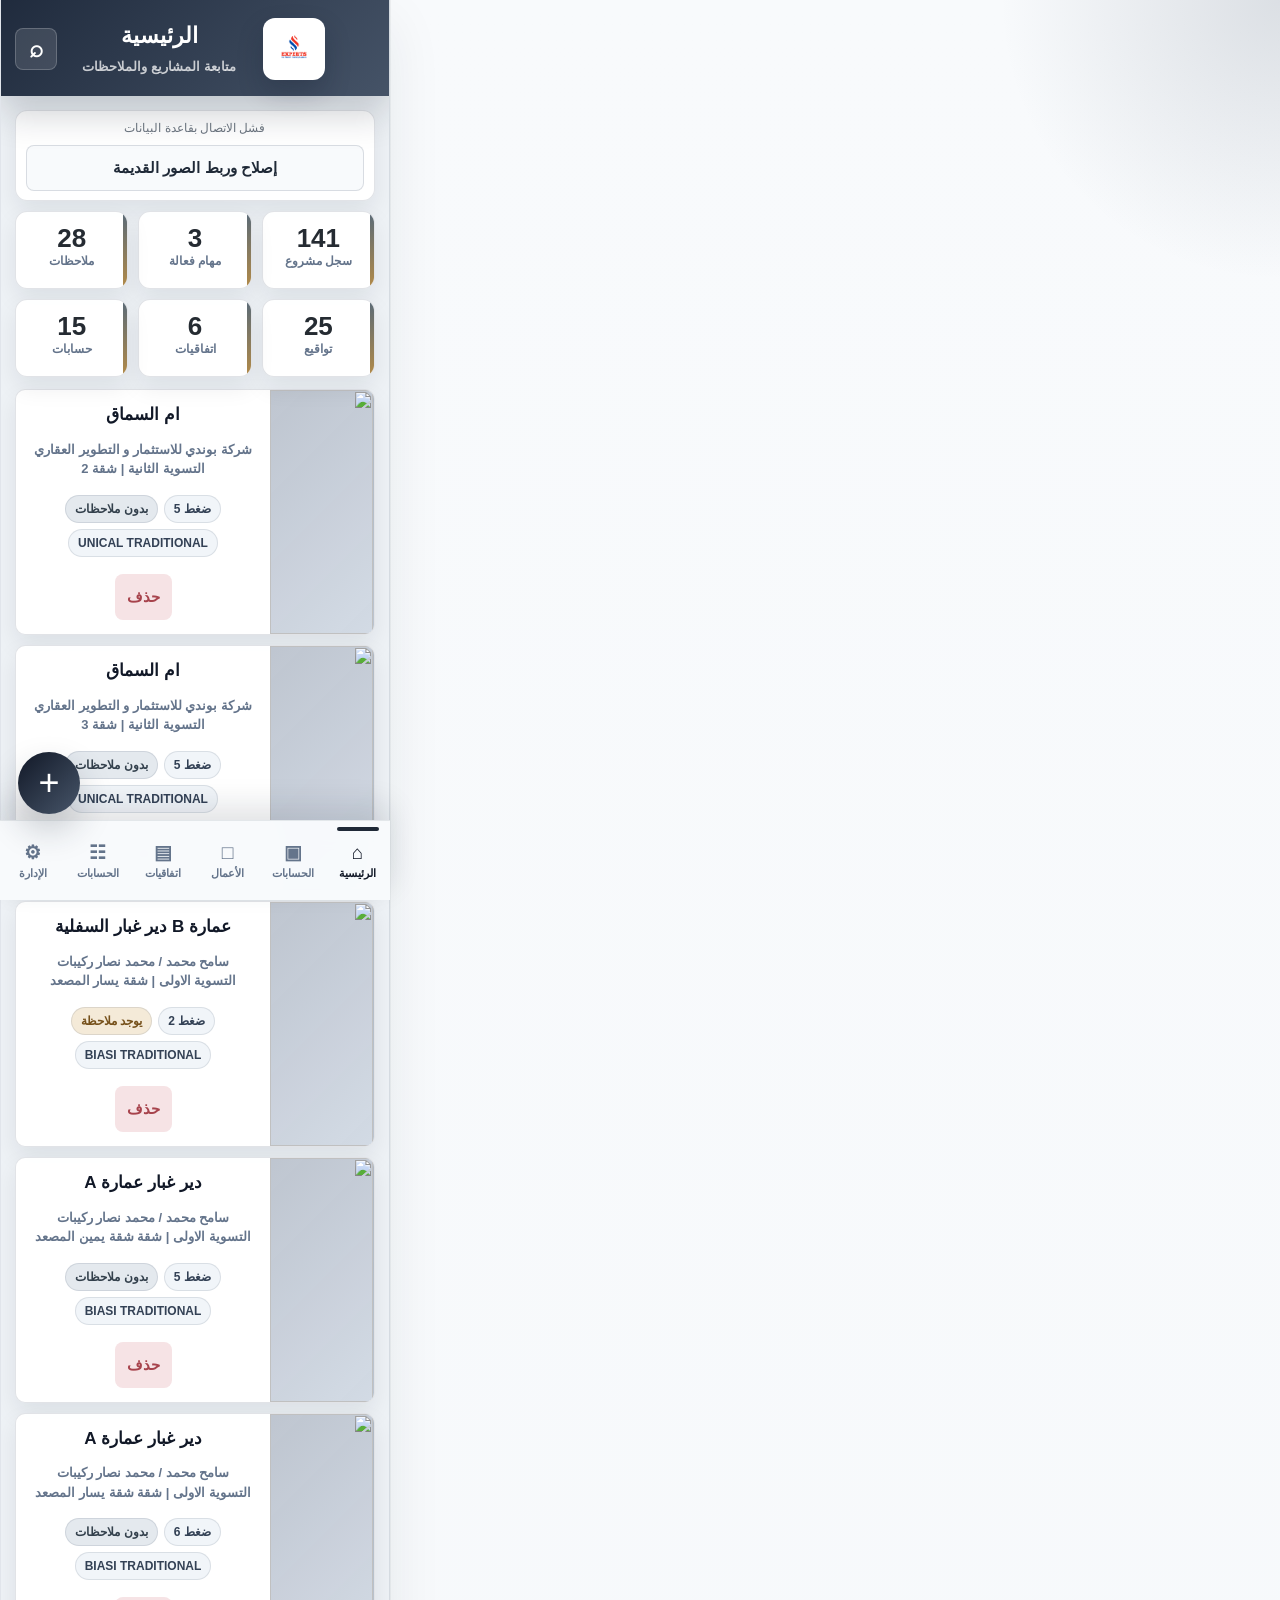
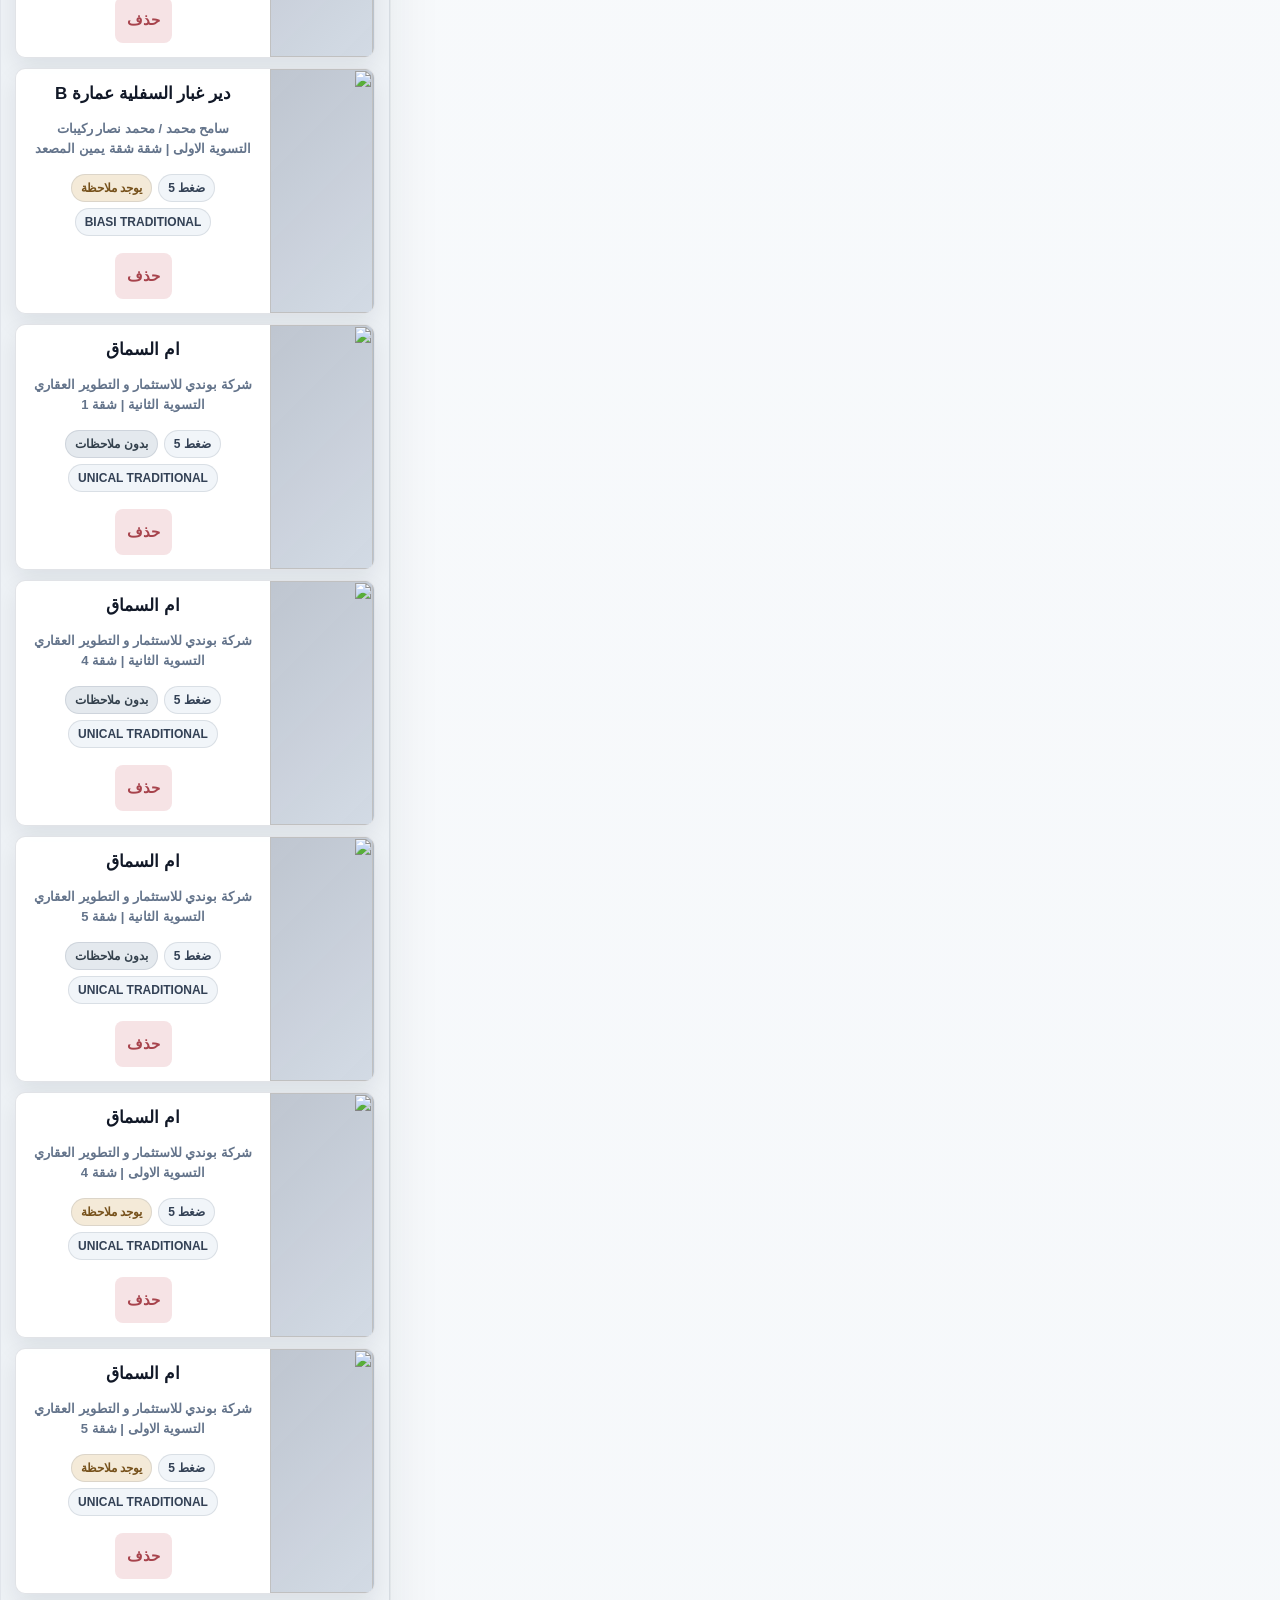
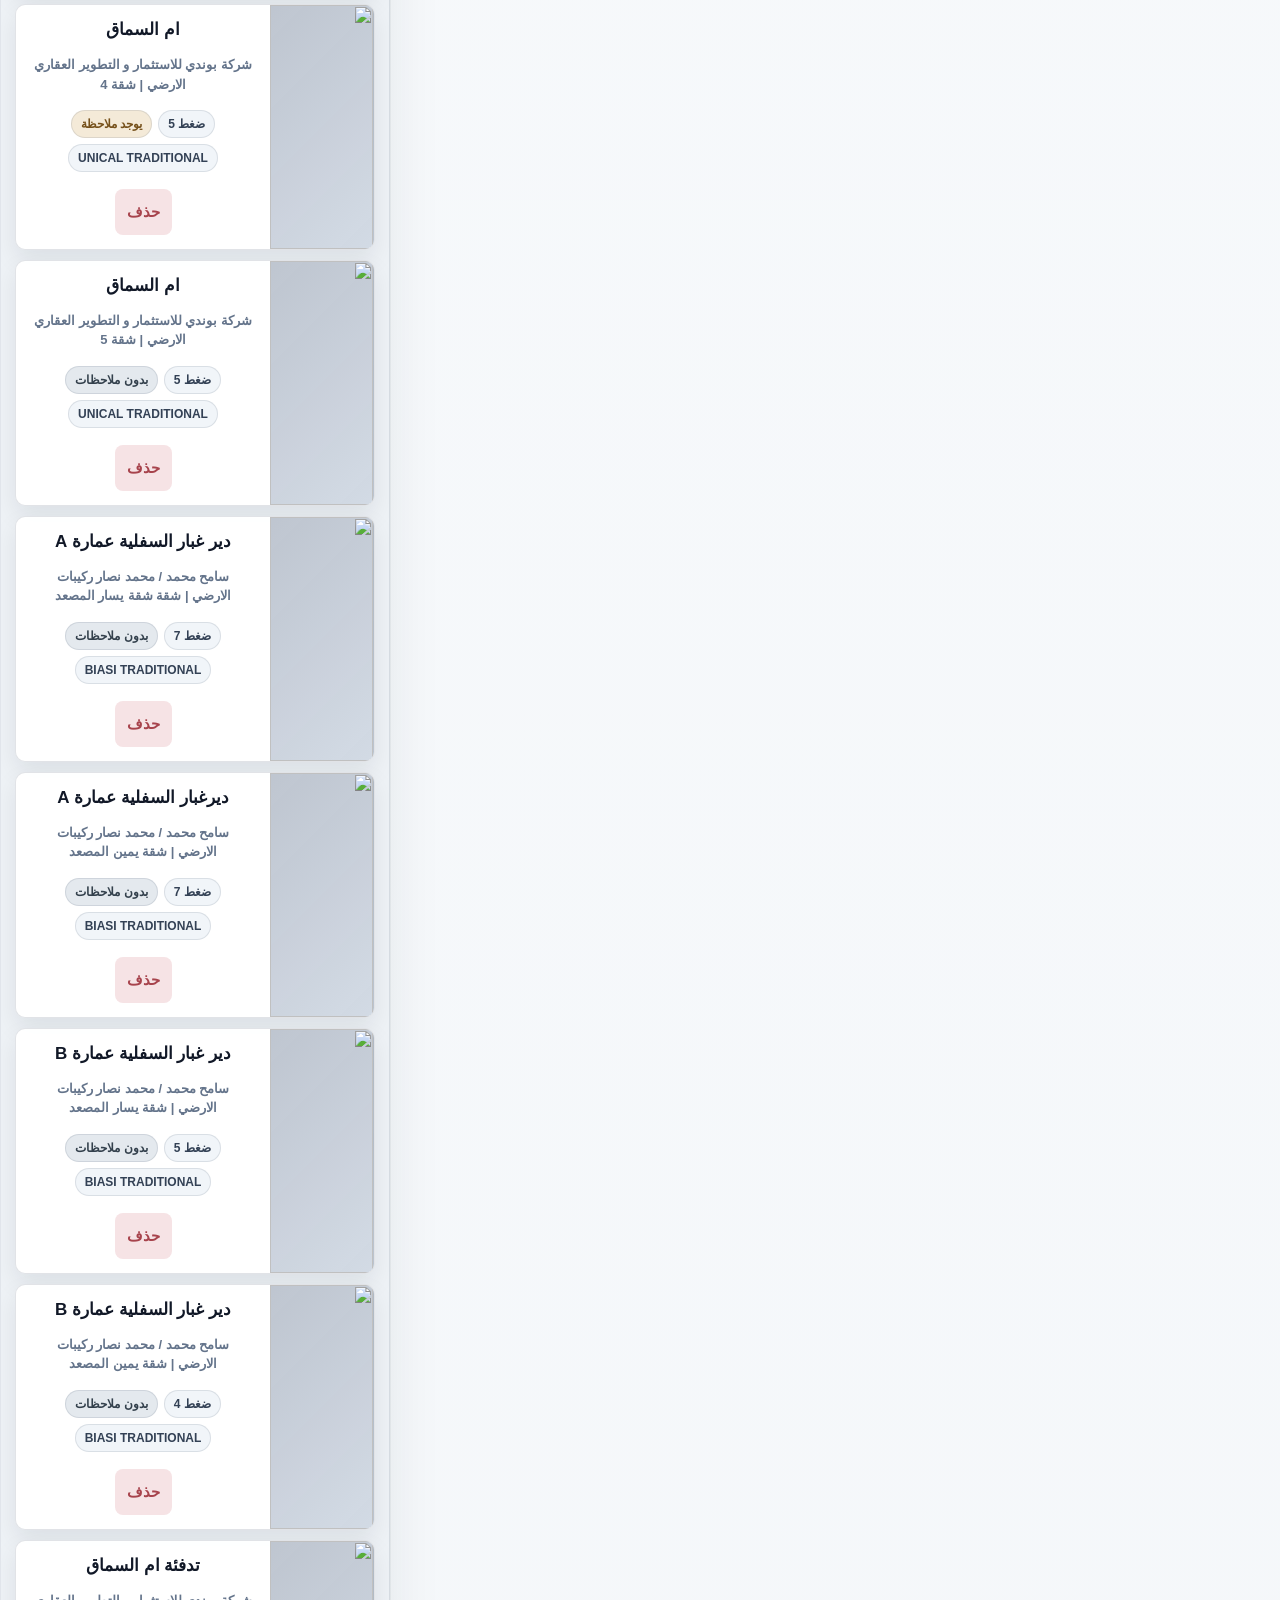
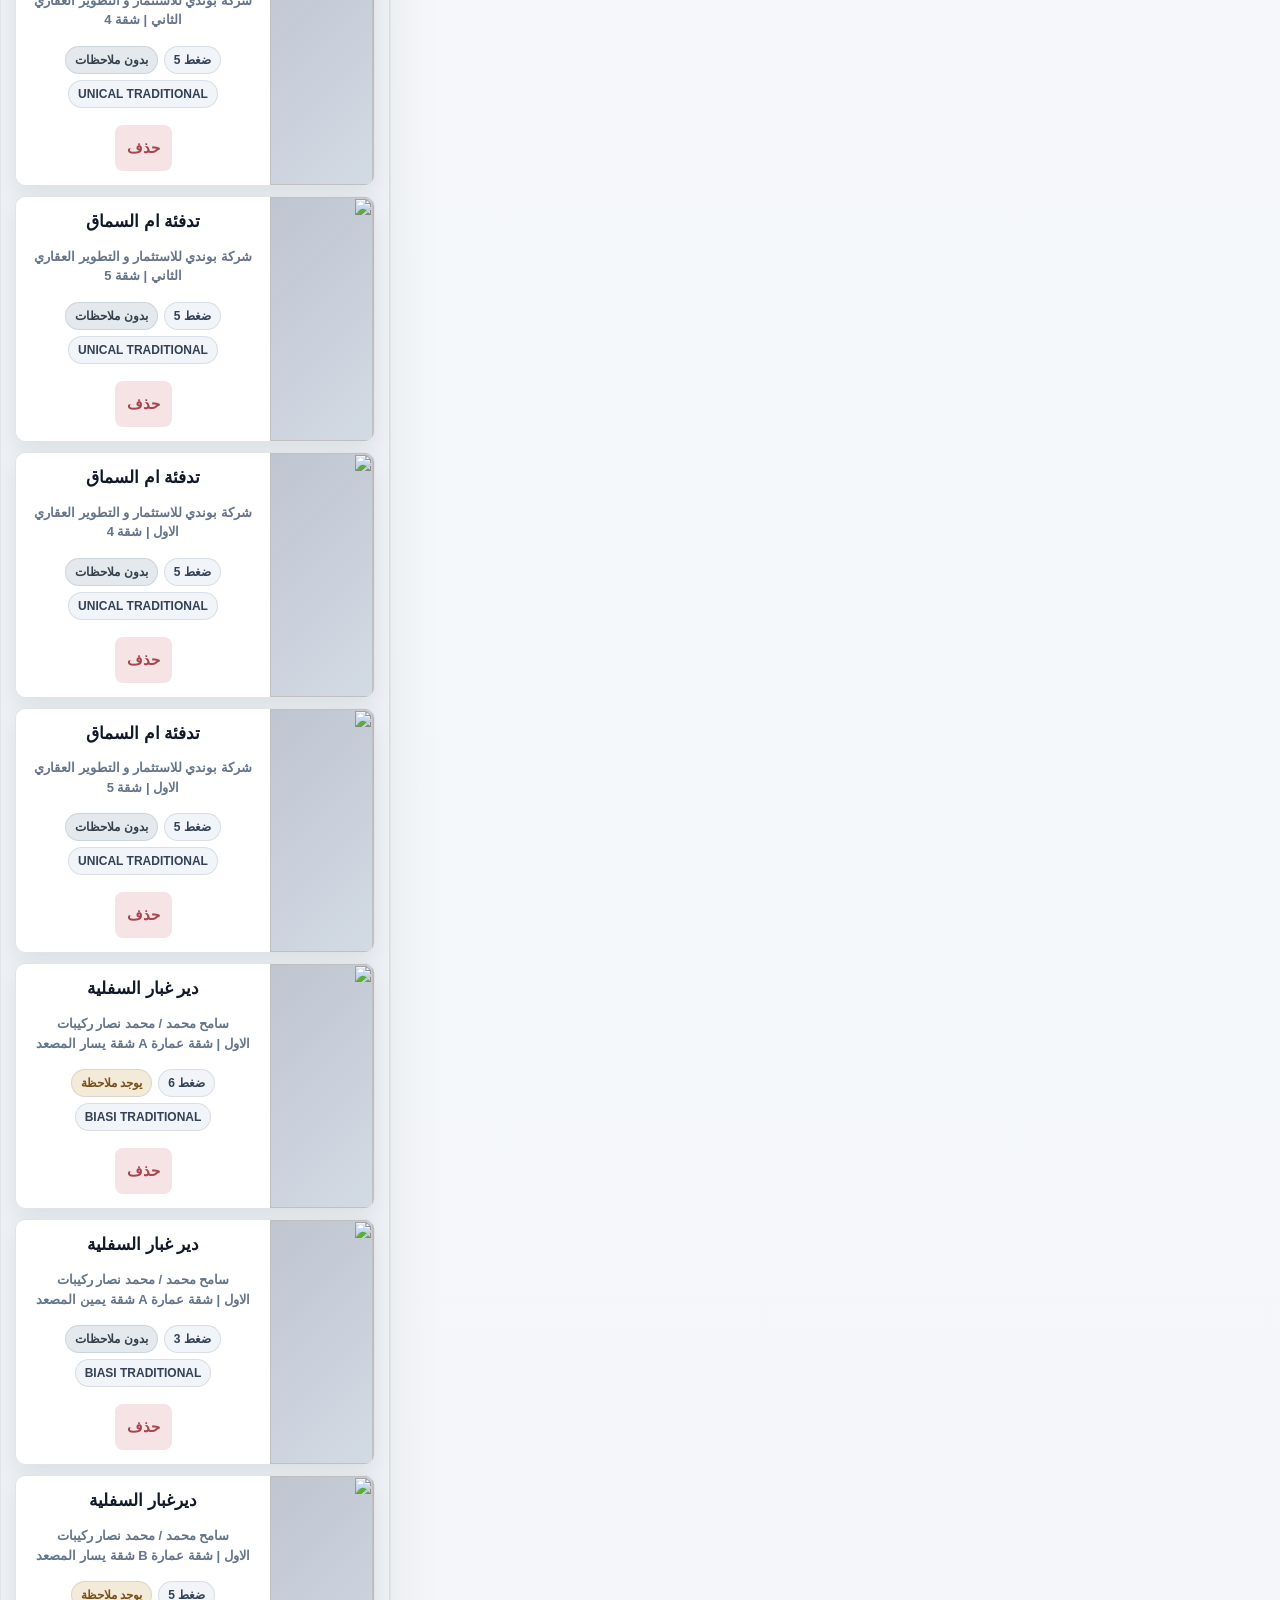
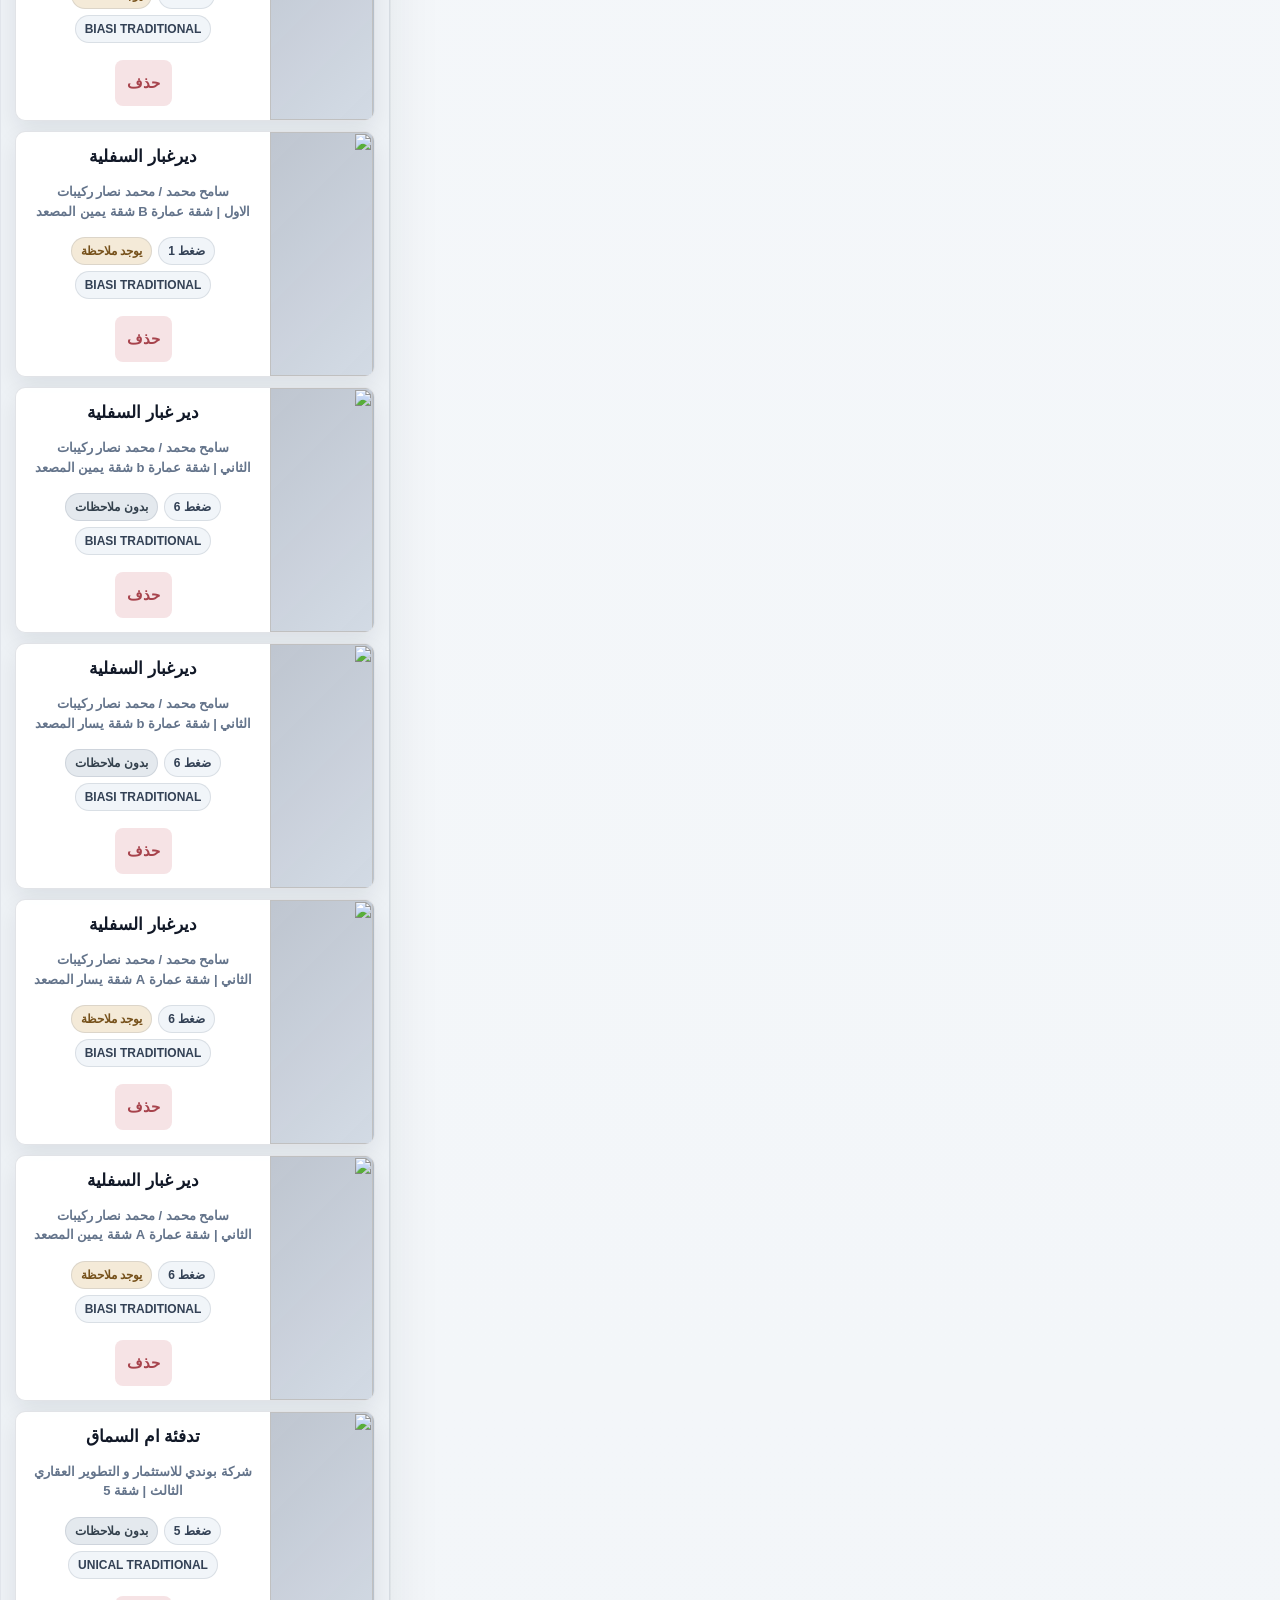
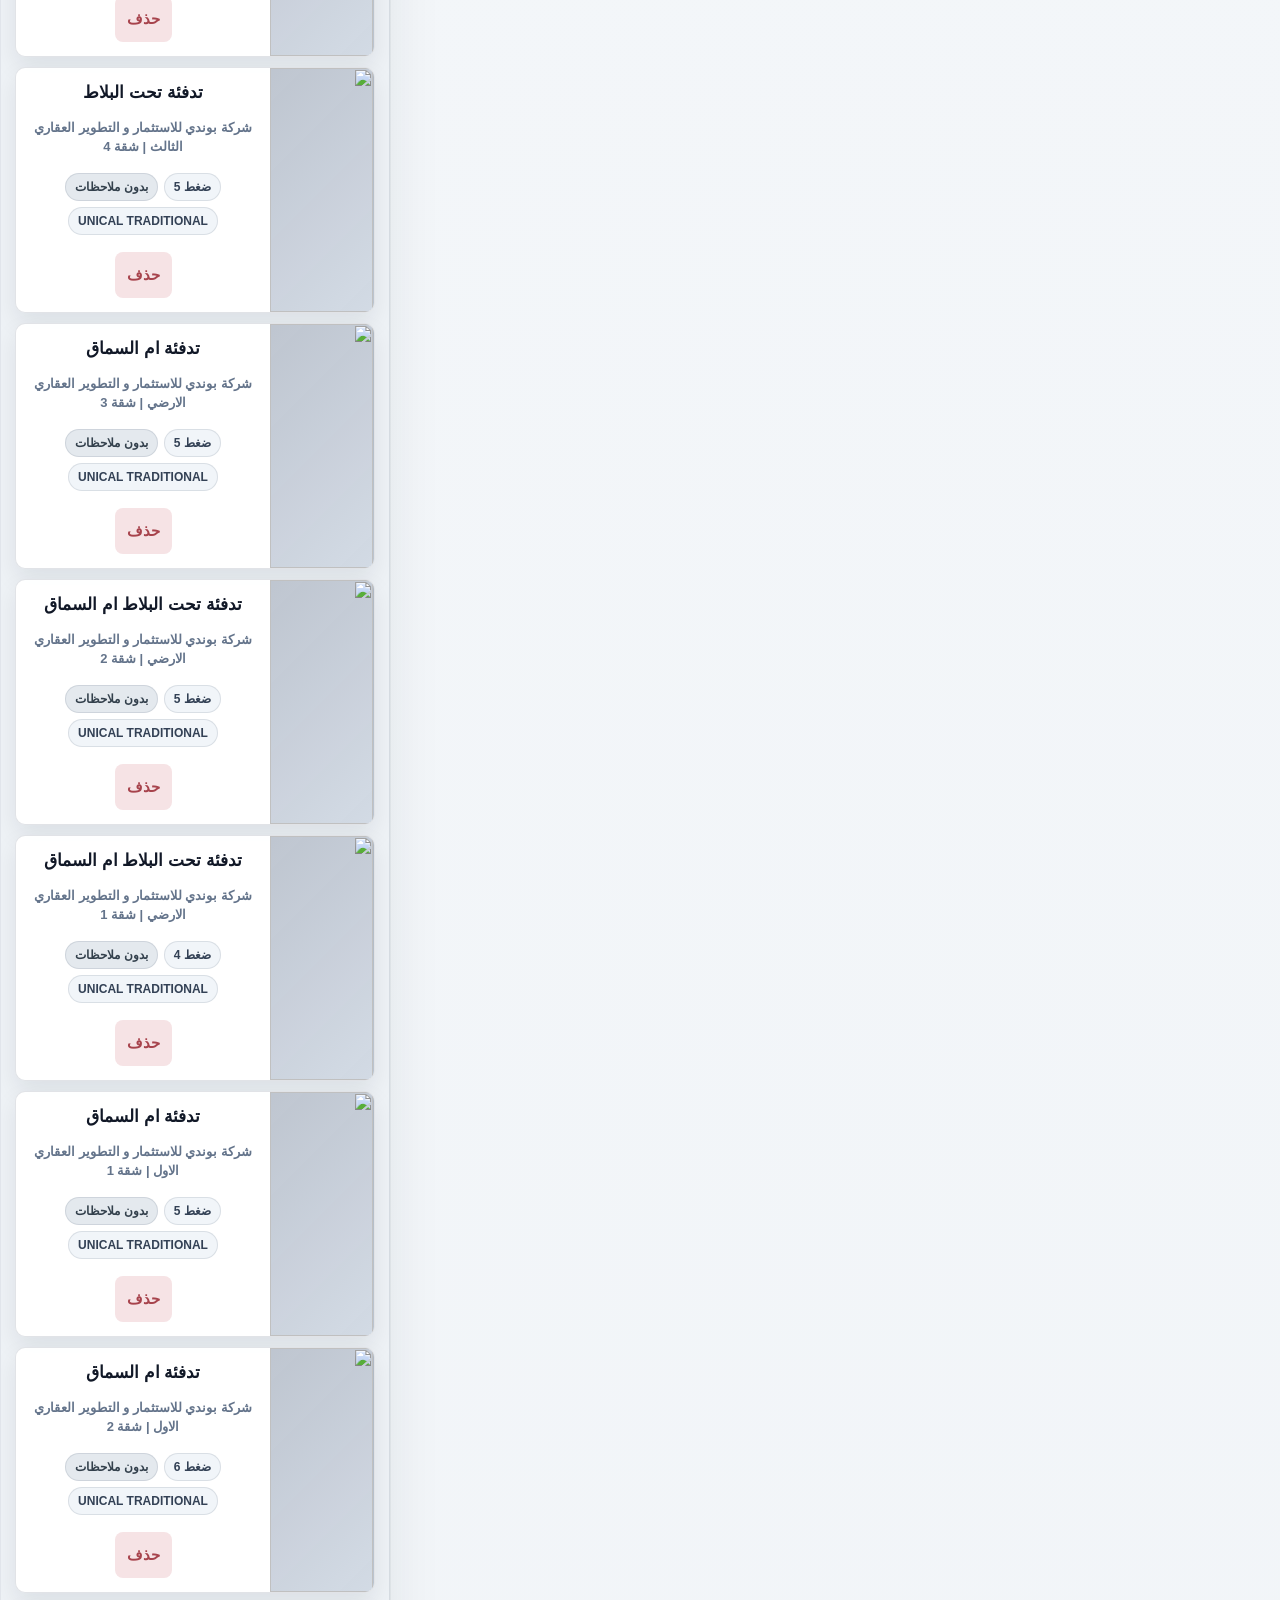
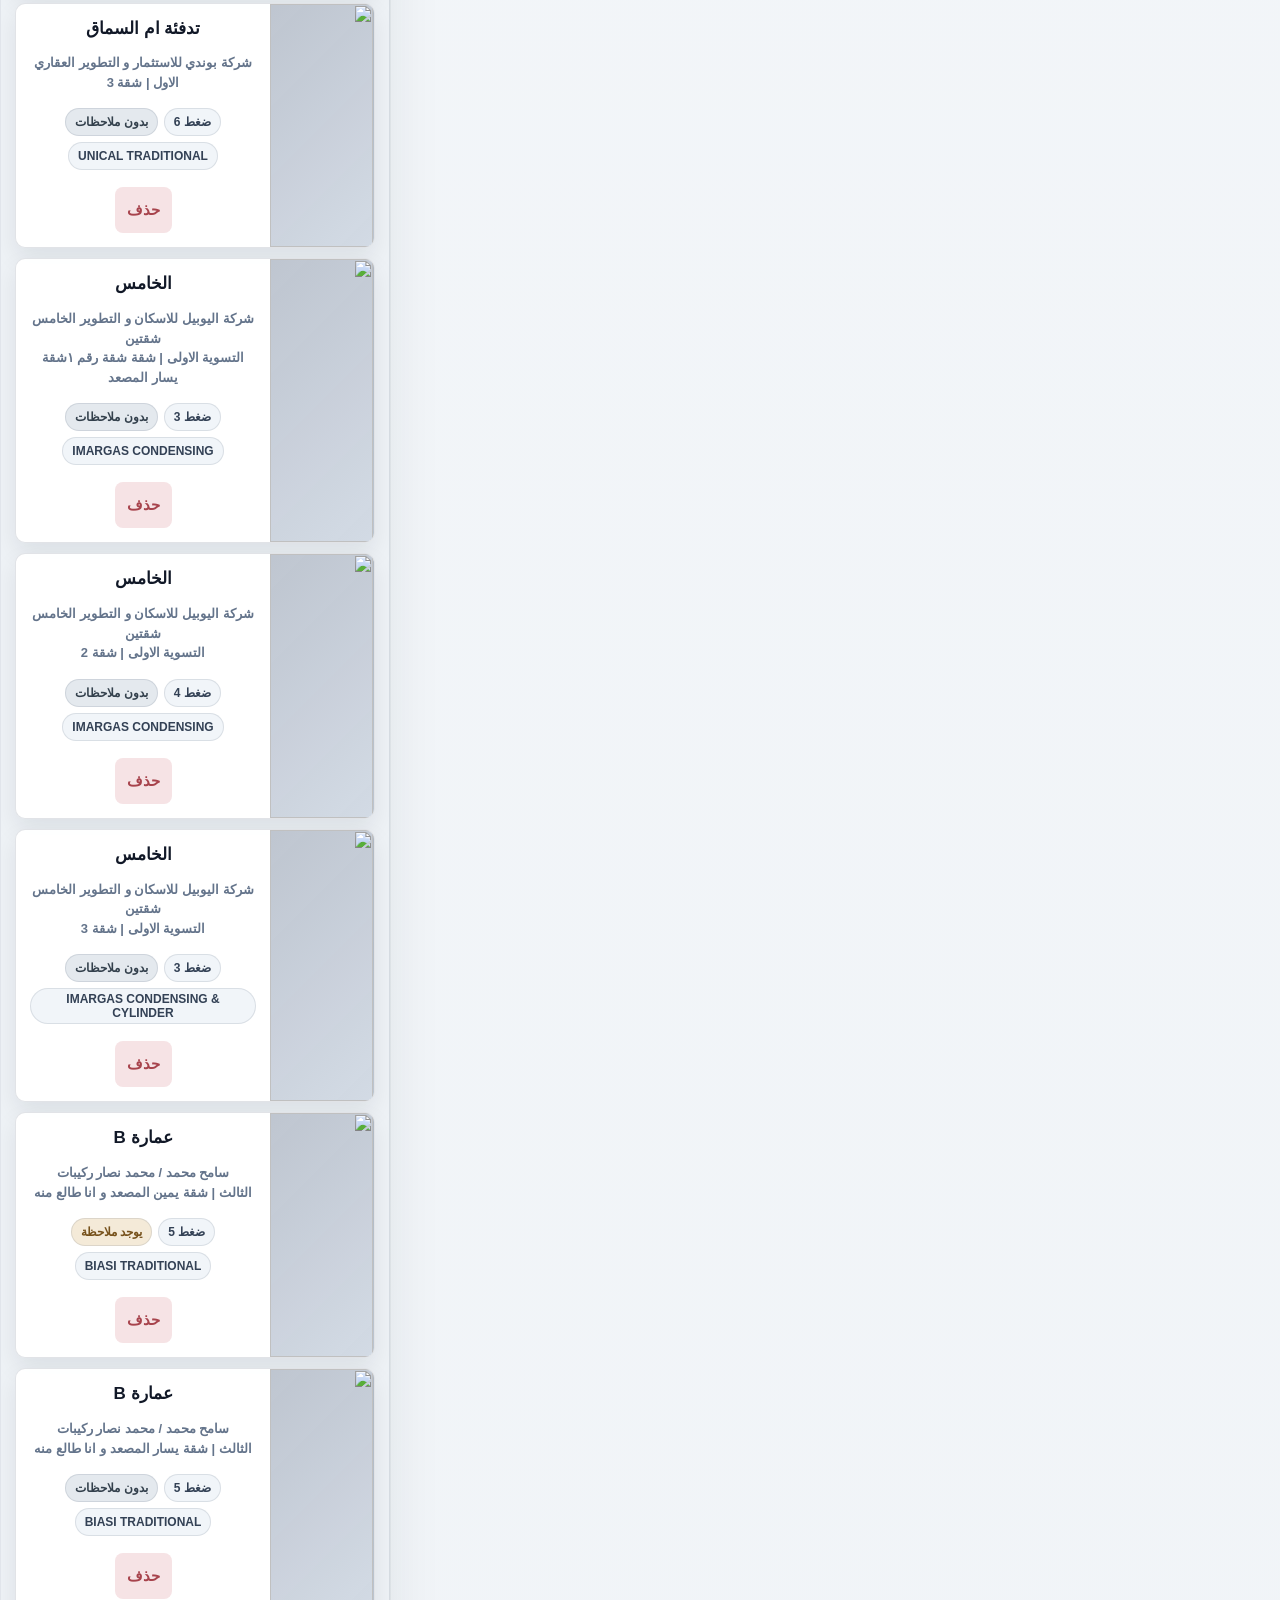
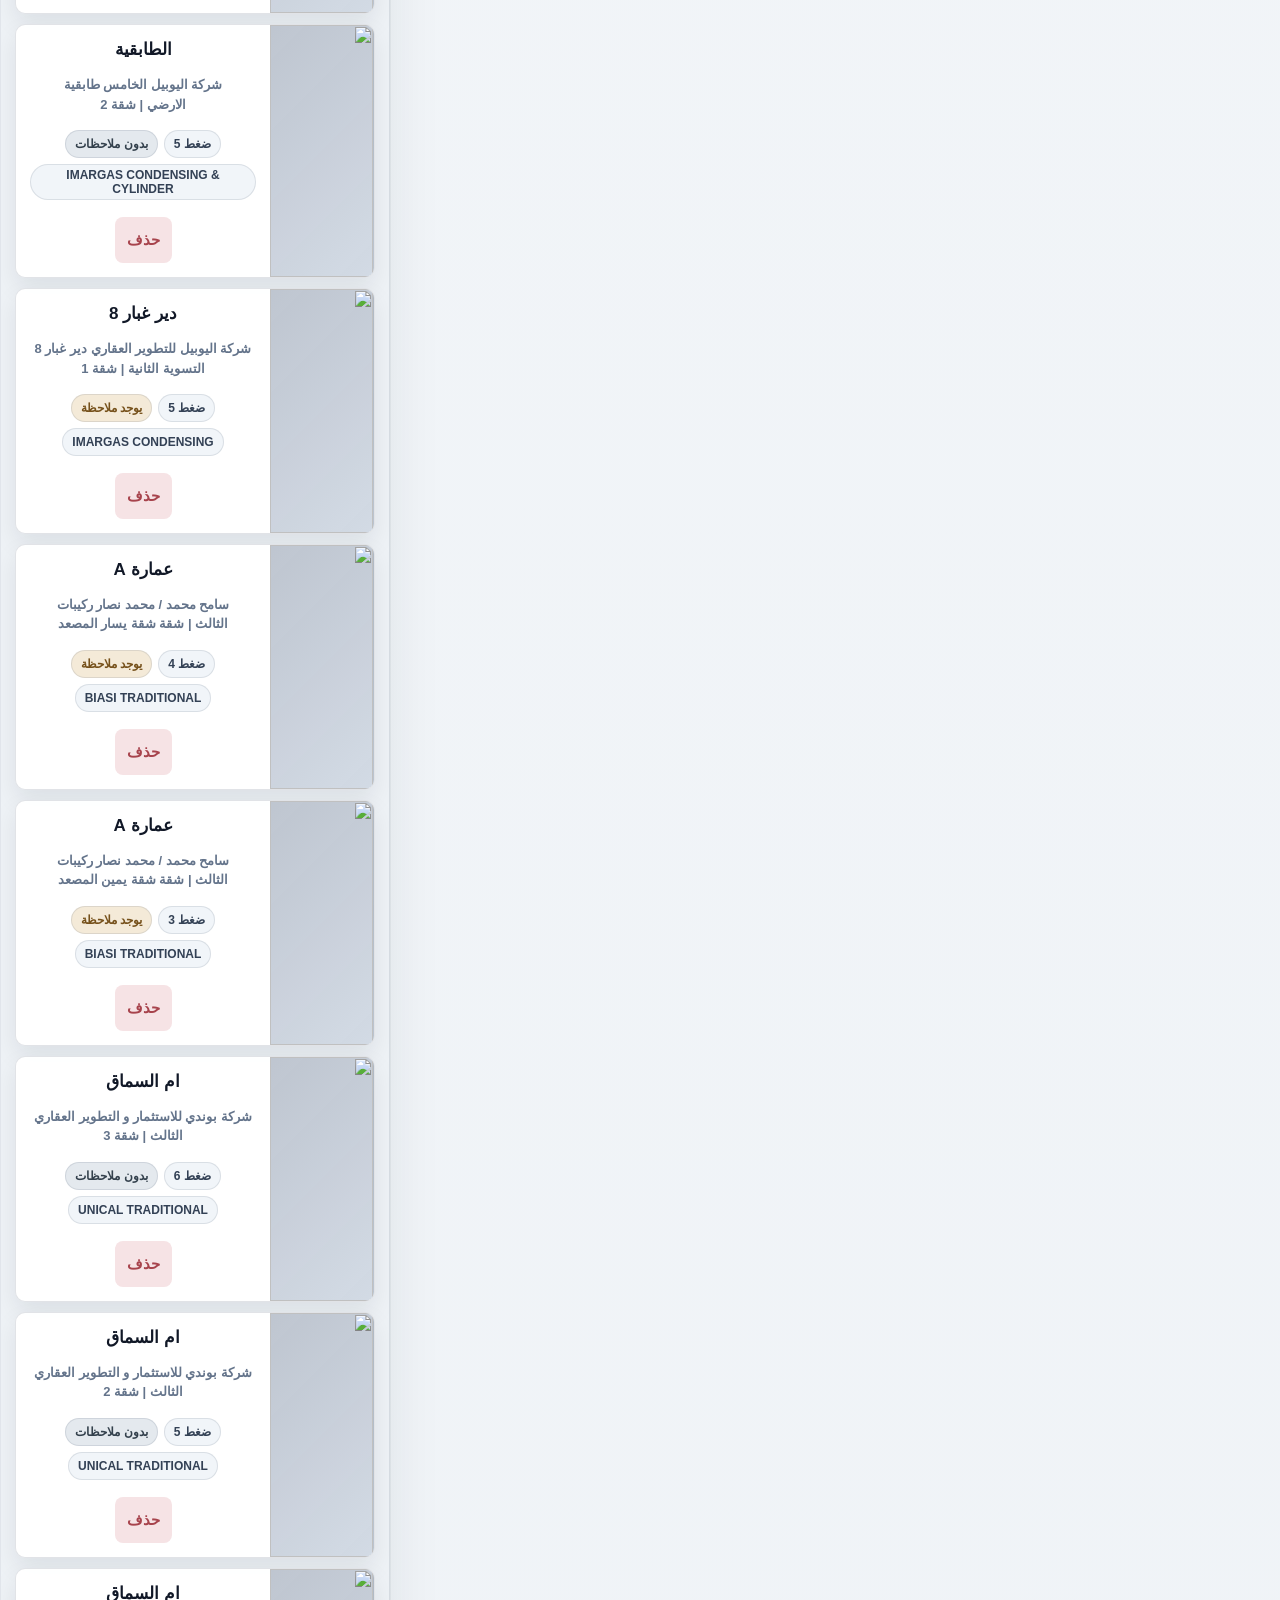
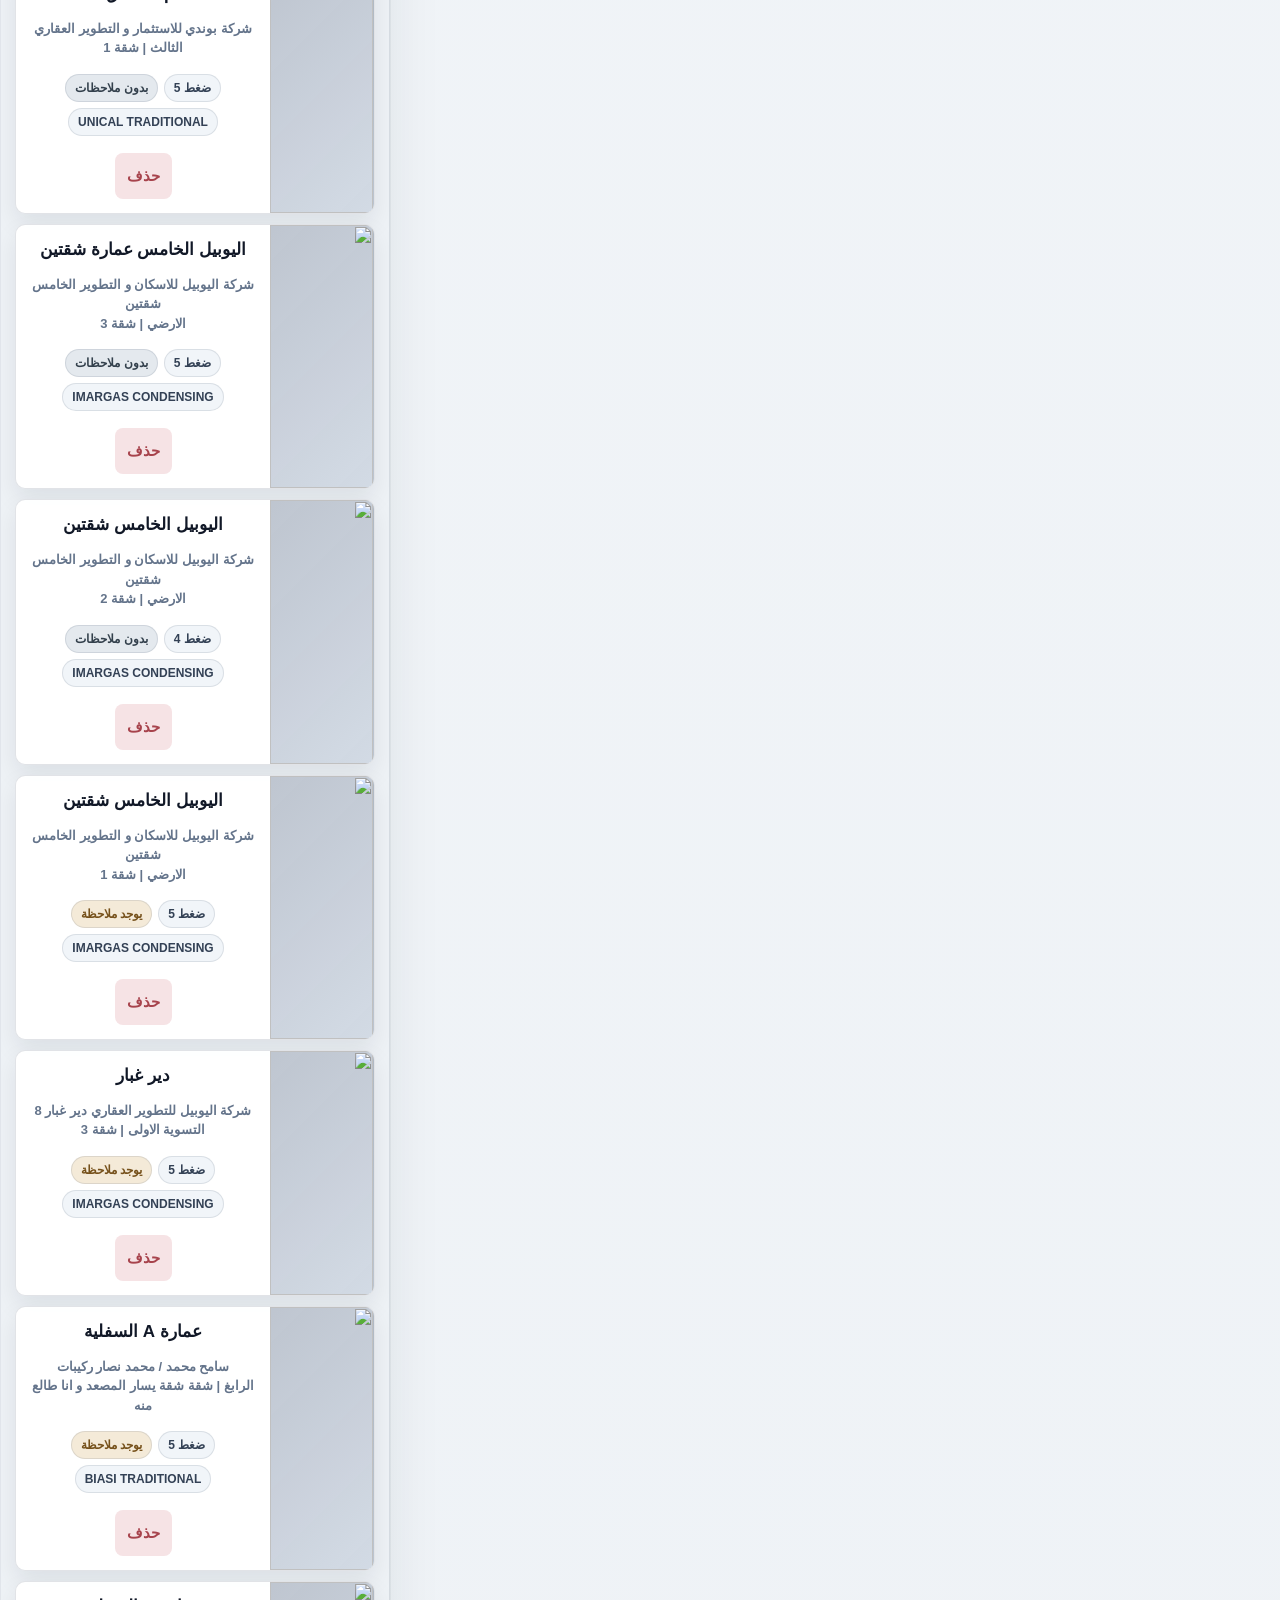
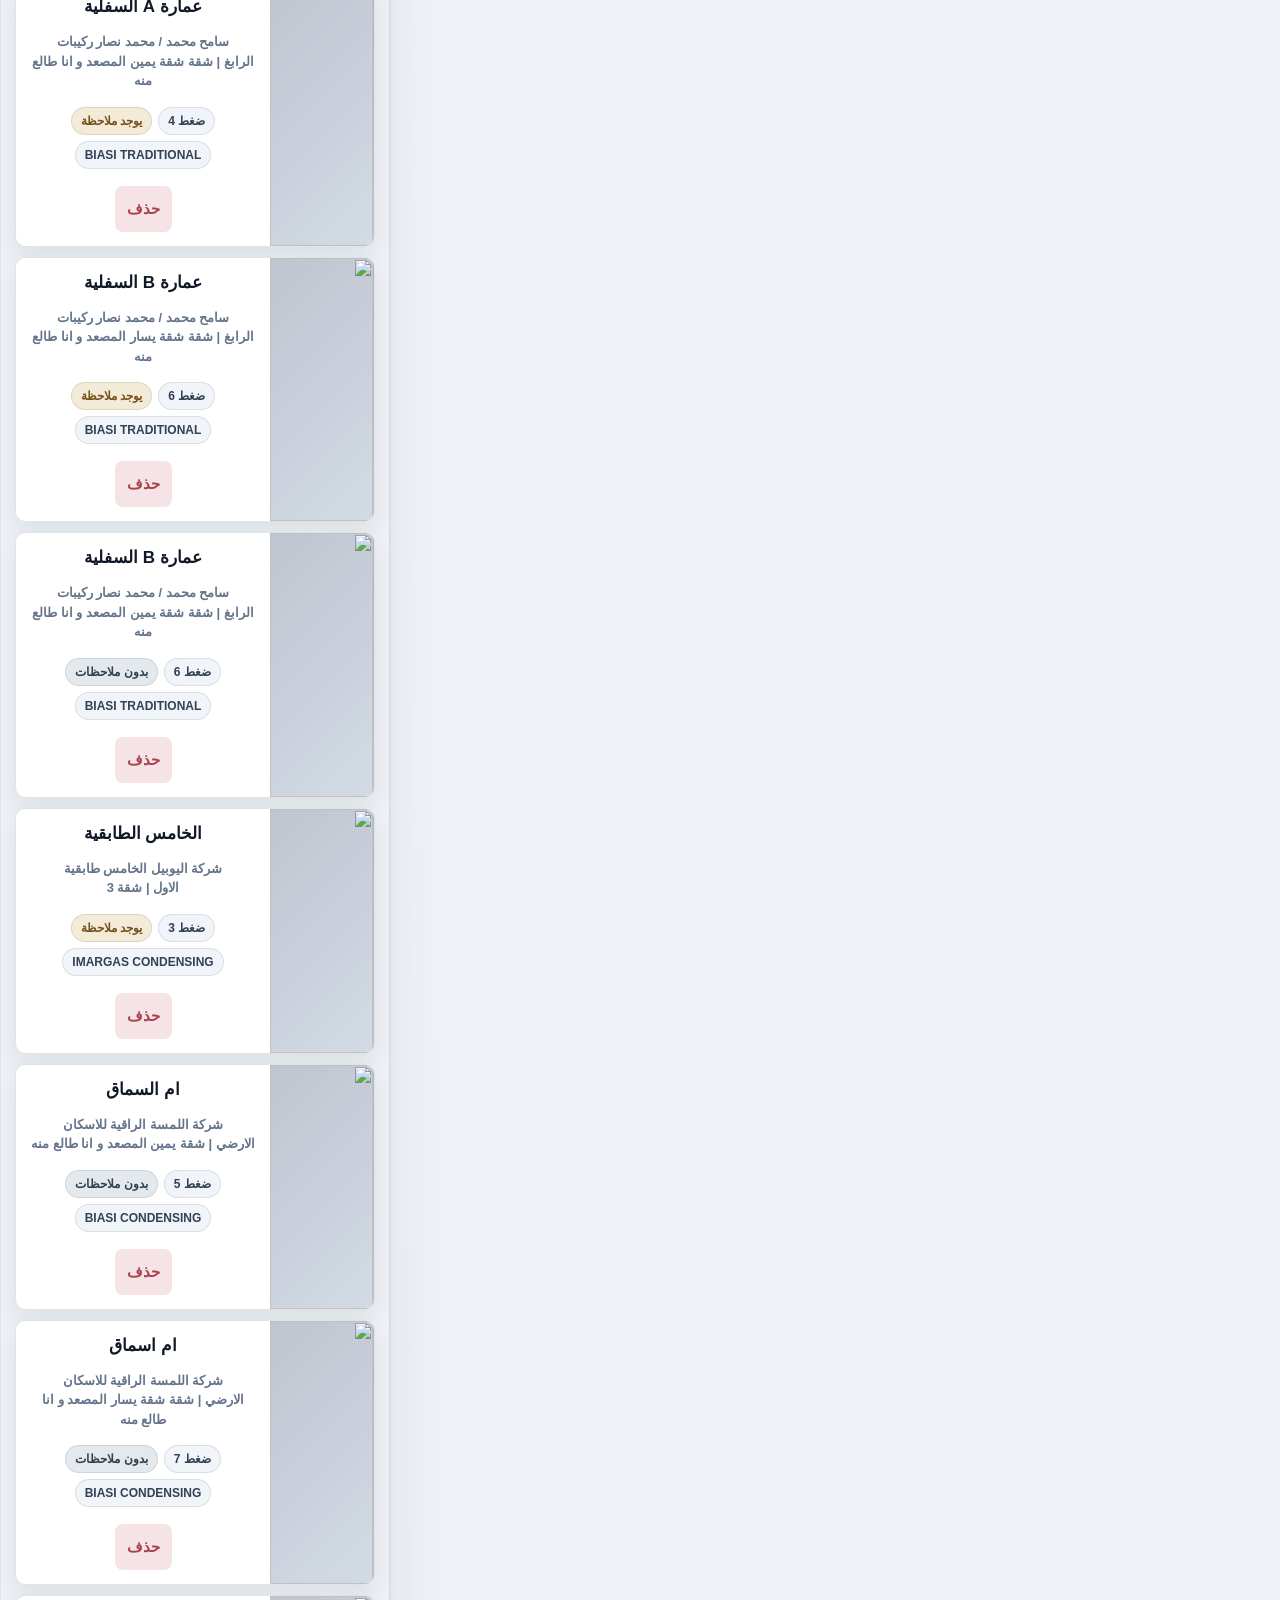
==== commit b8258ca5: "Add files via upload" ====
--- a/index.html
+++ b/index.html
@@ -4,7 +4,7 @@
   <meta charset="utf-8">
   <meta name="viewport" content="width=device-width, initial-scale=1, viewport-fit=cover">
   <title>Experts Mobile</title>
-  <link rel="stylesheet" href="styles.css?v=20260620-protected-field-admin">
+  <link rel="stylesheet" href="styles.css?v=20260707-account-report-preview">
 </head>
 <body>
   <div class="phone-shell">
@@ -35,6 +35,6 @@
     <script src="app-data.js"></script>
     <script src="drive-image-map.js"></script>
     <script src="config.js?v=20260620-protected-field-admin"></script>
-    <script src="app.js?v=20260705-image-repair"></script>
+    <script src="app.js?v=20260707-account-report-preview"></script>
   </body>
 </html>
--- a/styles.css
+++ b/styles.css
@@ -1006,23 +1006,23 @@
 
 /* Elegant refresh */
 :root {
-  --ink: #252b32;
-  --muted: #6d7680;
-  --line: #cfd6de;
+  --ink: #1f2933;
+  --muted: #6d7783;
+  --line: #d7dee5;
   --panel: #f8fafc;
-  --soft: #edf1f4;
-  --teal: #697482;
-  --teal-dark: #2f3945;
-  --amber: #a98445;
-  --danger: #b85d64;
-  --bg: #e9edf2;
-  --shadow-sm: 0 8px 22px rgba(31, 41, 55, 0.1);
-  --shadow-md: 0 16px 36px rgba(31, 41, 55, 0.16);
+  --soft: #eef2f5;
+  --teal: #596a78;
+  --teal-dark: #334350;
+  --amber: #b28a48;
+  --danger: #ad474f;
+  --bg: #edf1f4;
+  --shadow-sm: 0 8px 20px rgba(31, 41, 55, 0.08);
+  --shadow-md: 0 16px 34px rgba(31, 41, 55, 0.13);
 }
 
 body {
   background:
-    linear-gradient(180deg, #f6f7f9 0%, #e9edf2 48%, #dfe5eb 100%);
+    linear-gradient(180deg, #fafafa 0%, #eef2f5 48%, #e4e9ee 100%);
 }
 
 .phone-shell {
@@ -1034,9 +1034,9 @@
   min-height: 92px;
   padding: 14px 14px 12px;
   background:
-    linear-gradient(135deg, rgba(105, 116, 130, 0.14), rgba(169, 132, 69, 0.09)),
-    rgba(248, 250, 252, 0.96);
-  border-bottom: 1px solid rgba(105, 116, 130, 0.18);
+    linear-gradient(135deg, rgba(89, 106, 120, 0.12), rgba(178, 138, 72, 0.08)),
+    rgba(250, 251, 252, 0.96);
+  border-bottom: 1px solid rgba(89, 106, 120, 0.16);
   backdrop-filter: blur(12px);
 }
 
@@ -1049,19 +1049,19 @@
   width: 62px;
   height: 62px;
   padding: 5px;
-  border-radius: 14px;
+  border-radius: 12px;
   background: #f8fafc;
   box-shadow: var(--shadow-sm);
 }
 
 .app-header h1 {
-  color: #252b32;
+  color: #1f2933;
   font-size: 19px;
   letter-spacing: 0;
 }
 
 .app-header p {
-  color: #6d7680;
+  color: #747f8b;
 }
 
 .icon-button {
@@ -1105,7 +1105,7 @@
 .photo-card,
 .report-image,
 .report-page {
-  border-color: rgba(75, 85, 99, 0.13);
+  border-color: rgba(89, 106, 120, 0.16);
   border-radius: 12px;
   box-shadow: var(--shadow-sm);
 }
@@ -1144,7 +1144,7 @@
 .record-card {
   grid-template-columns: 82px minmax(0, 1fr);
   min-height: 122px;
-  background: rgba(248, 250, 252, 0.96);
+  background: rgba(255, 255, 255, 0.9);
   transition: transform 160ms ease, box-shadow 160ms ease, border-color 160ms ease;
 }
 
@@ -1159,9 +1159,9 @@
 .thumb {
   min-height: 122px;
   background:
-    linear-gradient(135deg, rgba(75, 85, 99, 0.18), rgba(154, 123, 68, 0.1)),
-    #edf1f4;
-  border-right-color: rgba(75, 85, 99, 0.12);
+    linear-gradient(135deg, rgba(89, 106, 120, 0.15), rgba(178, 138, 72, 0.11)),
+    #eef2f5;
+  border-right-color: rgba(89, 106, 120, 0.14);
   color: var(--teal-dark);
 }
 
@@ -1181,7 +1181,7 @@
 }
 
 .meta {
-  color: #a9b2bd;
+  color: #7b8794;
 }
 
 .chip {
@@ -1197,8 +1197,8 @@
 }
 
 .chip.warn {
-  background: #3a3326;
-  color: #e6c98d;
+  background: #f4ead8;
+  color: #76511b;
 }
 
 .cabinet-hero {
@@ -1225,8 +1225,8 @@
 }
 
 .primary {
-  background: linear-gradient(135deg, #6d7682, #4b5563);
-  box-shadow: 0 9px 20px rgba(31, 41, 55, 0.18);
+  background: linear-gradient(135deg, #657583, #465664);
+  box-shadow: 0 9px 20px rgba(31, 41, 55, 0.16);
 }
 
 .secondary {
@@ -1249,26 +1249,26 @@
 }
 
 .fab {
-  background: linear-gradient(135deg, #747f8d, #4b5563);
-  box-shadow: 0 16px 34px rgba(31, 41, 55, 0.24);
+  background: linear-gradient(135deg, #657583, #465664);
+  box-shadow: 0 16px 34px rgba(31, 41, 55, 0.22);
 }
 
 .bottom-nav {
   height: 76px;
-  background: rgba(248, 250, 252, 0.97);
-  border-top-color: rgba(169, 178, 189, 0.13);
-  box-shadow: 0 -12px 32px rgba(31, 41, 55, 0.12);
+  background: rgba(250, 251, 252, 0.97);
+  border-top-color: rgba(89, 106, 120, 0.13);
+  box-shadow: 0 -12px 30px rgba(31, 41, 55, 0.1);
   backdrop-filter: blur(12px);
 }
 
 .bottom-nav button {
   position: relative;
   min-width: 0;
-  color: #687985;
+  color: #74808c;
 }
 
 .bottom-nav button.active {
-  color: #252b32;
+  color: #1f2933;
 }
 
 .bottom-nav button.active::before {
@@ -1338,7 +1338,7 @@
 .report-summary span,
 .report-signatures div,
 .empty {
-  color: #a9b2bd;
+  color: #7b8794;
 }
 
 .photo-card,
@@ -1350,7 +1350,7 @@
 .report-table td,
 .report-summary div,
 .report-signatures div {
-  border-color: #33404b;
+  border-color: rgba(89, 106, 120, 0.18);
 }
 
 .signature-pad {
@@ -1367,6 +1367,494 @@
 
 .report-table {
   color: #252b32;
+}
+
+/* Smart slate preview */
+body {
+  color: #18212c;
+  font-family: "Segoe UI", Tahoma, Arial, sans-serif;
+  font-weight: 500;
+  background:
+    radial-gradient(circle at 100% 0, rgba(71, 85, 105, 0.16), transparent 280px),
+    linear-gradient(180deg, #f8fafc 0%, #eef2f6 42%, #dfe6ed 100%);
+}
+
+.phone-shell {
+  background: #eef2f6;
+  border-inline-start: 1px solid rgba(71, 85, 105, 0.14);
+  border-inline-end: 1px solid rgba(71, 85, 105, 0.08);
+}
+
+.app-header {
+  min-height: 96px;
+  background:
+    linear-gradient(135deg, rgba(30, 41, 59, 0.92), rgba(71, 85, 105, 0.9)),
+    #334155;
+  border-bottom: 0;
+  color: #fff;
+  box-shadow: 0 18px 36px rgba(15, 23, 42, 0.2);
+}
+
+.app-header h1 {
+  color: #fff;
+  font-size: 22px;
+  font-weight: 800;
+}
+
+.app-header p {
+  color: rgba(255, 255, 255, 0.74);
+  font-size: 13px;
+  font-weight: 600;
+}
+
+.app-logo {
+  background: #fff;
+  border: 1px solid rgba(255, 255, 255, 0.45);
+  box-shadow: 0 12px 26px rgba(15, 23, 42, 0.22);
+}
+
+.icon-button {
+  border: 1px solid rgba(255, 255, 255, 0.2);
+  background: rgba(255, 255, 255, 0.12);
+  color: #fff;
+  font-weight: 800;
+  box-shadow: none;
+}
+
+.sync-banner,
+.stat,
+.record-card,
+.detail-section,
+.task-card,
+.account-card,
+.photo-card,
+.report-image,
+.report-page,
+.search-dropdown {
+  border: 1px solid rgba(71, 85, 105, 0.16);
+  background: rgba(255, 255, 255, 0.96);
+  box-shadow: 0 10px 24px rgba(15, 23, 42, 0.08);
+}
+
+.stat {
+  min-height: 78px;
+  padding: 13px 12px;
+}
+
+.stat strong {
+  font-size: 26px;
+  font-weight: 850;
+  line-height: 1;
+}
+
+.stat span {
+  color: #64748b;
+  font-size: 12px;
+  font-weight: 700;
+}
+
+.record-card {
+  grid-template-columns: 92px minmax(0, 1fr);
+  min-height: 134px;
+  border-radius: 10px;
+}
+
+.record-body {
+  display: grid;
+  align-content: center;
+  gap: 7px;
+  padding: 14px;
+}
+
+.record-body h2,
+.task-card h2,
+.account-card h2,
+.detail-section h2 {
+  color: #111827;
+  font-size: 17px;
+  font-weight: 850;
+  line-height: 1.35;
+}
+
+.meta {
+  color: #64748b;
+  font-size: 13px;
+  font-weight: 600;
+}
+
+.thumb {
+  min-height: 134px;
+  background:
+    linear-gradient(135deg, rgba(30, 41, 59, 0.18), rgba(148, 163, 184, 0.2)),
+    #e2e8f0;
+}
+
+.thumb img {
+  min-height: 134px;
+}
+
+.chip {
+  min-height: 28px;
+  border: 1px solid rgba(71, 85, 105, 0.14);
+  background: #f1f5f9;
+  color: #334155;
+  font-size: 12px;
+  font-weight: 750;
+}
+
+.primary,
+.secondary,
+.danger,
+.image-button,
+.download-link {
+  min-height: 46px;
+  border-radius: 8px;
+  font-size: 15px;
+  font-weight: 850;
+}
+
+.primary {
+  background: linear-gradient(135deg, #1f2937, #475569);
+}
+
+.secondary,
+.image-button,
+.download-link {
+  border: 1px solid rgba(71, 85, 105, 0.18);
+  background: #f8fafc;
+  color: #1f2937;
+}
+
+.field label {
+  color: #334155;
+  font-size: 13px;
+  font-weight: 850;
+}
+
+.field input,
+.field textarea,
+.field select,
+.search-panel input,
+.search-select {
+  min-height: 46px;
+  border: 1px solid rgba(71, 85, 105, 0.24);
+  background: #fff;
+  color: #111827;
+  font-size: 15px;
+  font-weight: 650;
+  text-align: center;
+}
+
+.bottom-nav {
+  height: 80px;
+  background: rgba(248, 250, 252, 0.98);
+  box-shadow: 0 -14px 30px rgba(15, 23, 42, 0.12);
+}
+
+.bottom-nav button {
+  color: #64748b;
+  font-size: 11px;
+  font-weight: 750;
+}
+
+.bottom-nav span {
+  font-size: 19px;
+}
+
+.bottom-nav button.active {
+  color: #111827;
+  font-weight: 900;
+}
+
+.bottom-nav button.active::before {
+  top: 6px;
+  width: 42px;
+  height: 4px;
+  background: #1f2937;
+}
+
+.fab {
+  width: 62px;
+  height: 62px;
+  background: linear-gradient(135deg, #111827, #475569);
+  font-size: 36px;
+  font-weight: 500;
+}
+
+.report-toolbar {
+  gap: 10px;
+}
+
+.report-page {
+  padding: 18px;
+  background: #fff;
+  color: #111827;
+  font-family: "Segoe UI", Tahoma, Arial, sans-serif;
+}
+
+.report-header {
+  grid-template-columns: 88px minmax(0, 1fr);
+  align-items: center;
+  padding-bottom: 14px;
+  margin-bottom: 14px;
+  border-bottom: 4px solid #1f2937;
+}
+
+.report-logo {
+  width: 88px;
+  height: 88px;
+  padding: 6px;
+  border: 1px solid #e2e8f0;
+  border-radius: 8px;
+}
+
+.report-header h2 {
+  color: #111827;
+  font-size: 25px;
+  font-weight: 900;
+  line-height: 1.25;
+}
+
+.report-header p {
+  color: #475569;
+  font-size: 14px;
+  font-weight: 750;
+}
+
+.report-summary {
+  gap: 10px;
+}
+
+.report-summary div {
+  min-height: 70px;
+  padding: 11px;
+  background: #f8fafc;
+  border: 1px solid #cbd5e1;
+}
+
+.report-summary span {
+  color: #64748b;
+  font-size: 12px;
+  font-weight: 800;
+}
+
+.report-summary strong {
+  color: #111827;
+  font-size: 16px;
+  font-weight: 900;
+  line-height: 1.35;
+}
+
+.report-images {
+  gap: 12px;
+}
+
+.report-image {
+  border: 1px solid #cbd5e1;
+  background: #fff;
+}
+
+.report-image figcaption {
+  padding: 9px 10px;
+  background: #1f2937;
+  color: #fff;
+  font-size: 13px;
+  font-weight: 900;
+}
+
+.report-image img {
+  height: 210px;
+  object-fit: cover;
+}
+
+.report-table {
+  margin-top: 10px;
+  font-size: 14px;
+  color: #111827;
+}
+
+.report-table th,
+.report-table td {
+  border: 1px solid #cbd5e1;
+  padding: 10px 12px;
+  line-height: 1.65;
+}
+
+.report-table th {
+  width: 38%;
+  background: #eef2f6;
+  color: #1f2937;
+  font-size: 14px;
+  font-weight: 900;
+}
+
+.report-table td {
+  background: #fff;
+  font-size: 15px;
+  font-weight: 750;
+  text-align: center;
+}
+
+.report-image div {
+  min-height: 0;
+  padding: 0;
+  font-size: 0;
+  color: transparent;
+}
+
+.report-signatures {
+  gap: 12px;
+  margin-top: 18px;
+}
+
+.report-signatures div {
+  min-height: 92px;
+  border: 1px solid #cbd5e1;
+  background: #f8fafc;
+  color: #334155;
+  font-size: 14px;
+  font-weight: 850;
+}
+
+.report-gallery h3 {
+  color: #111827;
+  font-size: 20px;
+  font-weight: 900;
+}
+
+.account-report-page {
+  display: grid;
+  gap: 16px;
+}
+
+.account-report-header {
+  margin-bottom: 0;
+}
+
+.account-report-records {
+  display: grid;
+  gap: 18px;
+}
+
+.account-report-record {
+  display: grid;
+  gap: 10px;
+  padding: 14px;
+  border: 1px solid #cbd5e1;
+  border-radius: 8px;
+  background: #fff;
+  break-inside: avoid;
+  page-break-inside: avoid;
+}
+
+.account-report-record h3 {
+  margin: 0;
+  padding: 9px 10px;
+  border-radius: 8px;
+  background: #1f2937;
+  color: #fff;
+  font-size: 18px;
+  font-weight: 900;
+  line-height: 1.45;
+  text-align: center;
+}
+
+.compact-summary {
+  margin-bottom: 0;
+}
+
+.compact-summary div {
+  min-height: 58px;
+}
+
+.compact-images {
+  margin-bottom: 0;
+}
+
+.compact-images .report-image img {
+  height: 145px;
+}
+
+.compact-table {
+  margin-top: 0;
+  font-size: 12px;
+}
+
+.compact-table th,
+.compact-table td {
+  padding: 7px 8px;
+  line-height: 1.45;
+}
+
+/* Centered app polish */
+.app-header h1,
+.app-header p,
+.brand-title,
+main,
+.sync-banner,
+.stats,
+.stat,
+.record-card,
+.record-body,
+.meta,
+.chips,
+.chip,
+.detail-section,
+.detail-section h2,
+.info-grid,
+.info-row,
+.actions,
+.card-actions,
+.field,
+.field label,
+.form-status,
+.task-card,
+.account-card,
+.search-dropdown button,
+.bottom-nav button {
+  text-align: center;
+}
+
+.brand-title {
+  justify-items: center;
+}
+
+.record-card {
+  grid-template-columns: 104px minmax(0, 1fr);
+}
+
+.record-body {
+  justify-items: center;
+}
+
+.chips,
+.card-actions {
+  justify-content: center;
+}
+
+.info-row {
+  grid-template-columns: 1fr;
+  gap: 4px;
+}
+
+.info-row span {
+  font-weight: 800;
+}
+
+.photo-placeholder,
+.report-image div,
+.cabinet-placeholder span,
+.image-file-name {
+  min-height: 0;
+  padding: 0;
+  font-size: 0;
+  line-height: 0;
+  color: transparent;
+  overflow: hidden;
+}
+
+.cabinet-placeholder {
+  min-height: 120px;
 }
 
 @page {
@@ -1400,8 +1888,65 @@
   }
 
   .report-page {
+    width: 100%;
+    max-width: none;
     border: 0;
     border-radius: 0;
     padding: 0;
-  }
-}
+    box-shadow: none;
+    font-size: 13pt;
+  }
+
+  .report-header h2 {
+    font-size: 24pt;
+  }
+
+  .report-header p {
+    font-size: 12pt;
+  }
+
+  .report-table {
+    font-size: 12.5pt;
+  }
+
+  .report-table th,
+  .report-table td {
+    padding: 8pt 10pt;
+  }
+
+  .report-table td {
+    font-size: 13pt;
+    font-weight: 750;
+  }
+
+  .report-image img {
+    height: 58mm;
+  }
+
+  .report-gallery-grid img {
+    height: 58mm;
+  }
+
+  .account-report-page {
+    gap: 8mm;
+  }
+
+  .account-report-record {
+    padding: 5mm;
+    gap: 4mm;
+  }
+
+  .account-report-record h3 {
+    font-size: 14pt;
+  }
+
+  .compact-images .report-image img {
+    height: 42mm;
+  }
+
+  .compact-table th,
+  .compact-table td {
+    padding: 5pt 7pt;
+    font-size: 10.5pt;
+  }
+}
